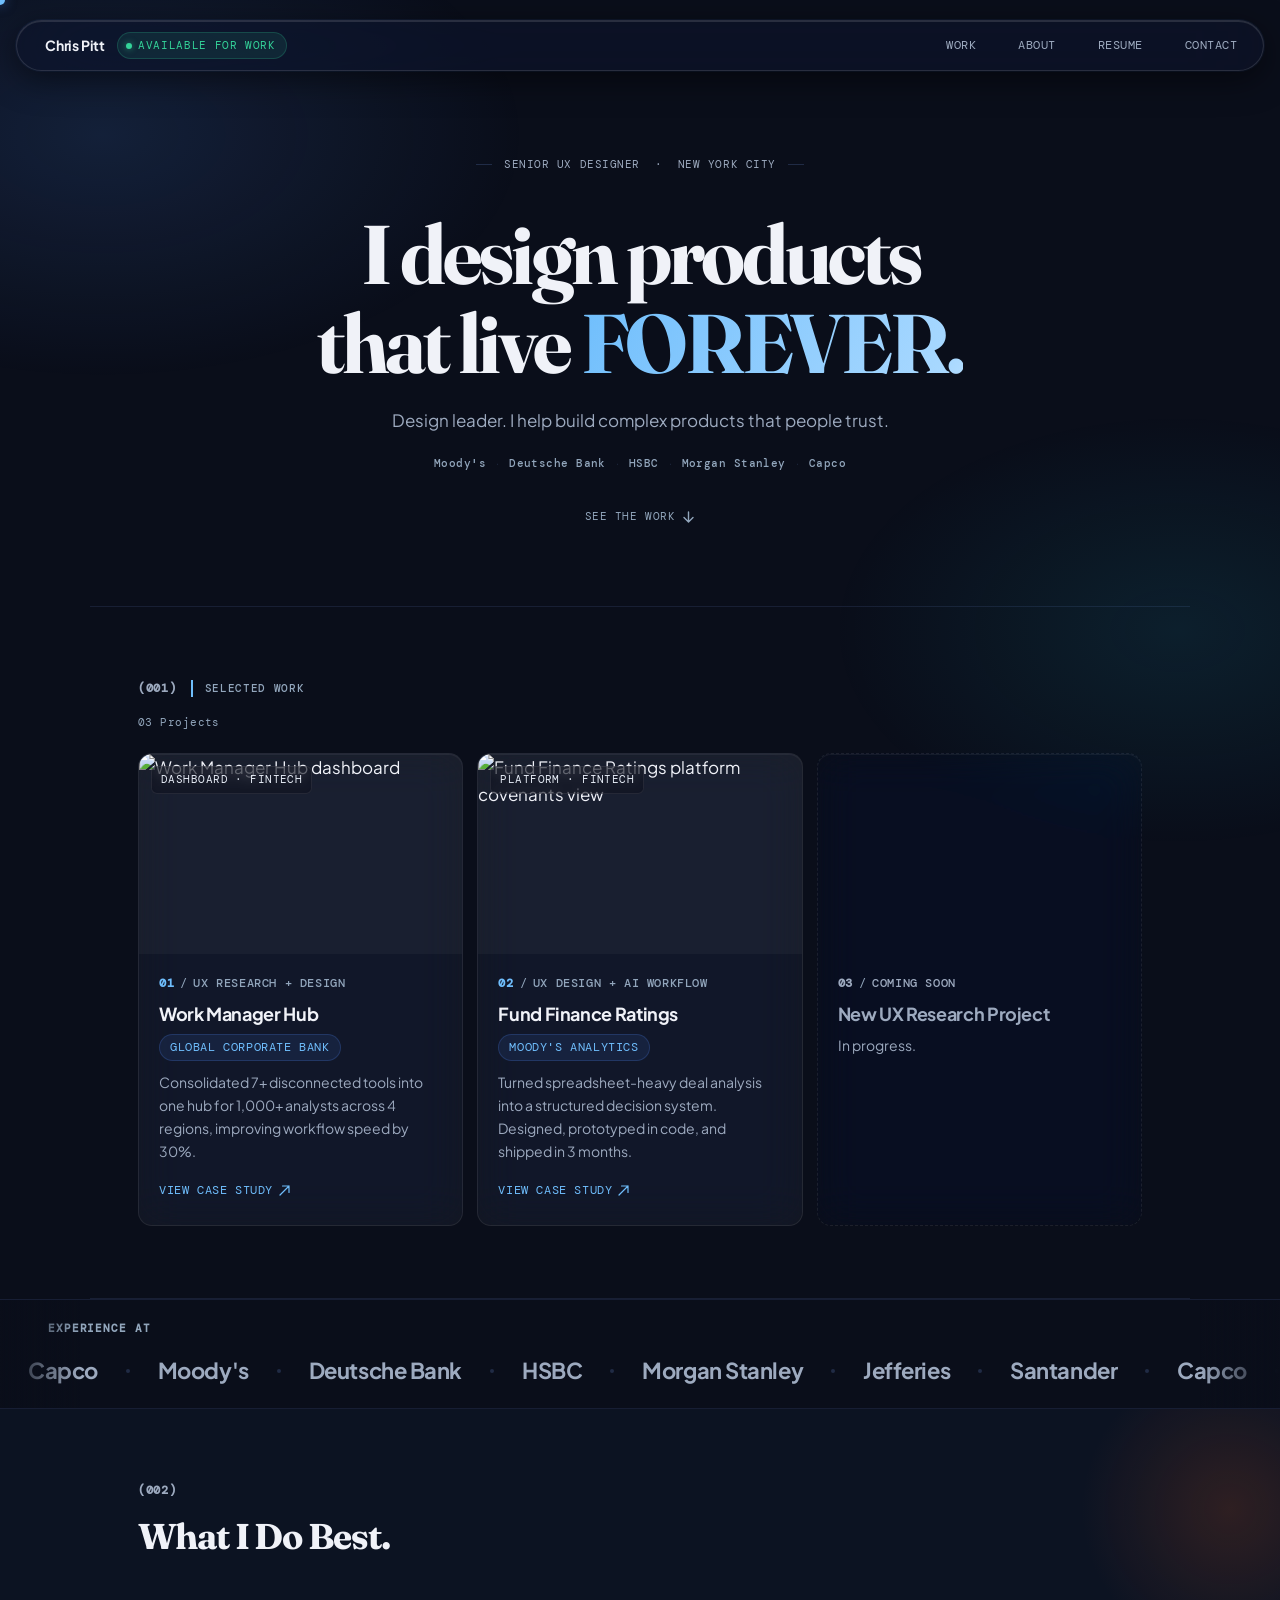
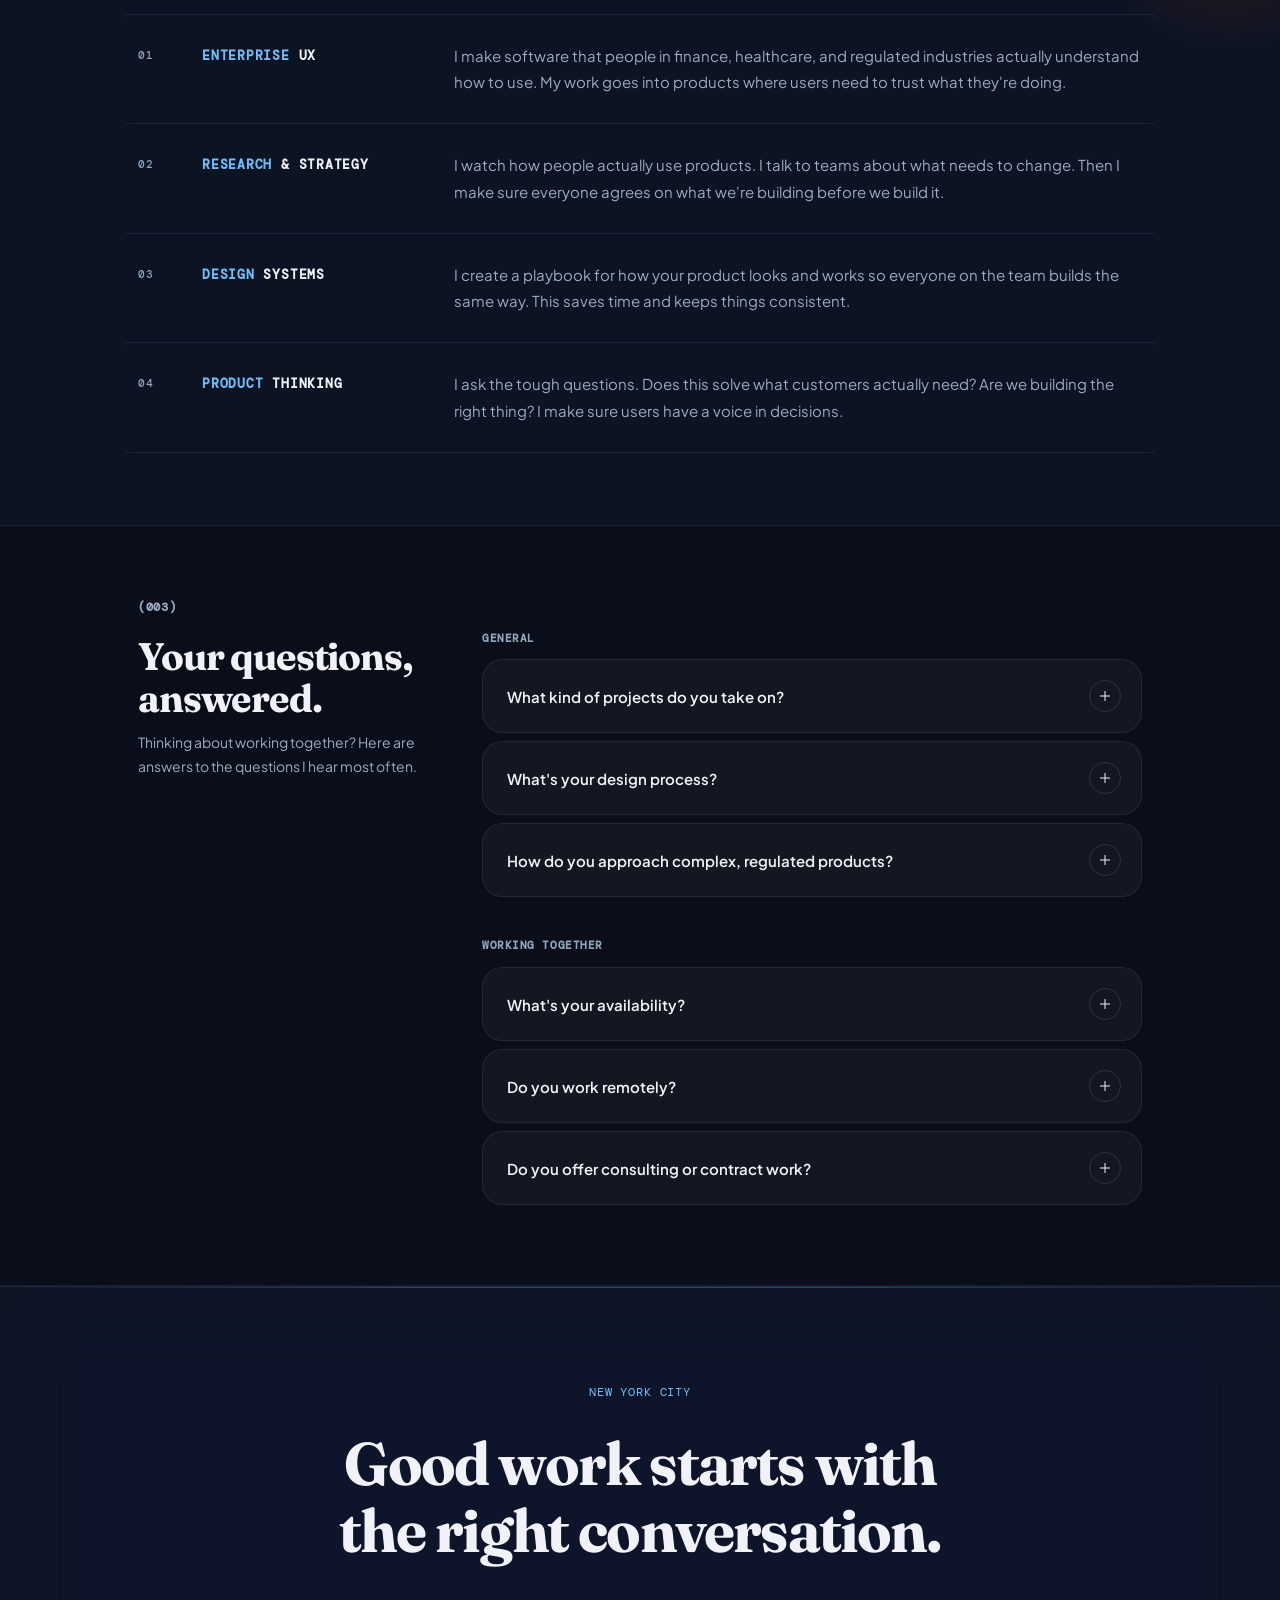
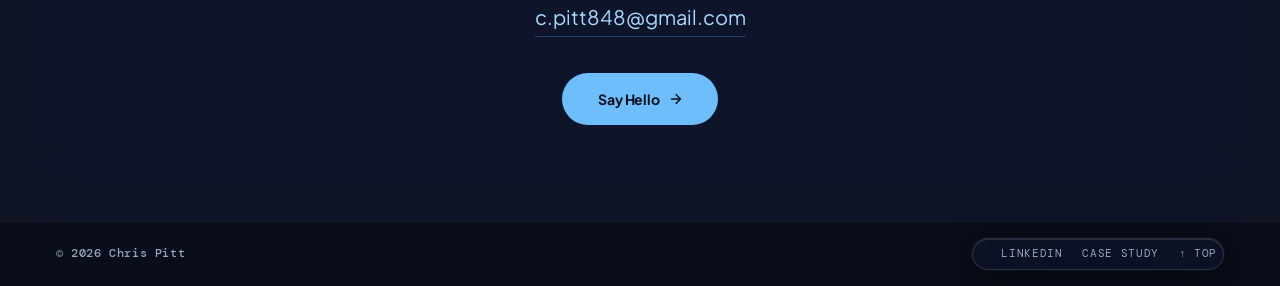
==== index.html @ e0c5f92f "Mobile + AAA accessibility pass - Fix homepage hero subtitle clipping on mobile (was nowrap, now wra" ====
<!DOCTYPE html>
<html lang="en">
<head>
  <meta charset="UTF-8" />
  <meta name="viewport" content="width=device-width, initial-scale=1.0" />
  <title>Chris Pitt — Senior UX Designer</title>
  <meta name="description" content="Senior UX Designer with 6+ years in finance. Moody's, Deutsche Bank, HSBC, Morgan Stanley. New York City." />
  <link rel="preconnect" href="https://fonts.googleapis.com" />
  <link rel="preconnect" href="https://fonts.gstatic.com" crossorigin />
  <link href="https://fonts.googleapis.com/css2?family=Plus+Jakarta+Sans:wght@300;400;500;600;700;800&family=DM+Mono:wght@300;400;500&family=Fraunces:wght@400;500;600;700;800&display=swap" rel="stylesheet" />

  <style>
    *, *::before, *::after { box-sizing: border-box; margin: 0; padding: 0; }
    html { scroll-behavior: smooth; }

    :root {
      /* DARK TEST — PS5/Apple Dark Mode identity */
      --bg:         #0A0E1A;
      --surface:    #111827;
      --surface-2:  #1A2236;
      --border:     rgba(99,130,200,.15);
      --border-2:   rgba(99,130,200,.25);
      --text:       #F0F2F8;
      --muted:      #9DAABF;
      --subtle:     #92A6BC;
      --accent:     #6FBEFC;        /* electric blue — primary */
      --accent-2:   #A8D8FF;        /* sky blue — highlights */
      --accent-bg:  rgba(79,142,247,.08);
      --accent-2-bg:rgba(79,142,247,.04);
      --accent-dark:#C4622D;        /* rust — strategic warmth */
      --green:      #34D399;
      --ease:       cubic-bezier(0.16, 1, 0.3, 1);
      --max:        1100px;
    }

    /* Background — 2 static orbs, pure CSS, zero JS, zero jank */
    body::before {
      content: '';
      position: fixed;
      inset: 0;
      background:
        radial-gradient(ellipse 55% 45% at 8% 15%, rgba(79,142,247,.14) 0%, transparent 60%),
        radial-gradient(ellipse 45% 40% at 92% 70%, rgba(34,211,238,.09) 0%, transparent 60%);
      pointer-events: none;
      z-index: 0;
    }

    body {
      background: var(--bg);
      color: var(--text);
      font-family: 'Plus Jakarta Sans', sans-serif;
      font-size: 17px;
      line-height: 1.6;
      -webkit-font-smoothing: antialiased;
      -moz-osx-font-smoothing: grayscale;
      overflow-x: hidden;
      cursor: none;
      position: relative;
    }
    a { color: inherit; text-decoration: none; cursor: none; }
    a { color: inherit; text-decoration: none; cursor: none; }
    a:not(.btn-cta):not(.nav-link):not(.hero-cta) {
      position: relative;
    }
    a:not(.btn-cta):not(.nav-link):not(.hero-cta)::after {
      content: '';
      position: absolute;
      bottom: -2px;
      left: 0;
      width: 0;
      height: 1.5px;
      background: var(--accent);
      transition: width .3s var(--ease);
    }
    a:not(.btn-cta):not(.nav-link):not(.hero-cta):hover:not(:active)::after {
      width: 100%;
    }
    a:not(.hero-cta):focus { box-shadow: inset 0 -2px 0 0 var(--accent); outline: none; }
    ul { list-style: none; }
    button { font-family: inherit; cursor: none; border: none; background: none; }
    button:focus { box-shadow: inset 0 -2px 0 0 var(--accent); outline: none; }

    /* ── Cursor — mix-blend-mode so it's always visible on any background ── */
    #cur {
      width: 10px; height: 10px;
      background: var(--accent); border-radius: 50%;
      position: fixed; top: 0; left: 0;
      pointer-events: none; z-index: 9999;
      transform: translate(-50%,-50%);
      transition: width .2s var(--ease), height .2s var(--ease), opacity .2s;
      box-shadow: 0 0 12px rgba(79,142,247,.5);
    }
    body.ch #cur { width: 36px; height: 36px; opacity: .6; }

    /* ── Floating Pill Nav ── */
    .site-header {
      position: fixed;
      top: 20px; left: 50%;
      transform: translateX(-50%);
      z-index: 100;
      width: calc(100% - 32px);
      max-width: 1400px;
    }
    nav {
      display: flex; align-items: center; justify-content: space-between;
      padding: 6px 6px 6px 28px;
      background: rgba(15,20,40,.65);
      backdrop-filter: blur(40px) saturate(200%);
      -webkit-backdrop-filter: blur(40px) saturate(200%);
      border: 1px solid rgba(255,255,255,.12);
      border-radius: 100px;
      box-shadow:
        inset 0 1px 0 rgba(255,255,255,.12),
        0 8px 32px rgba(0,0,0,.5),
        0 0 0 1px rgba(79,142,247,.08);
    }

    /* ── Availability banner — hidden, moved into nav ── */
    .avail-bar { display: none; }
    .avail-dot {
      width: 7px; height: 7px; border-radius: 50%;
      background: var(--green); flex-shrink: 0; position: relative;
    }
    .avail-dot::after {
      content: ''; position: absolute; inset: -3px; border-radius: 50%;
      background: var(--green); opacity: .28;
      animation: ping 2.4s ease-in-out infinite;
    }
    @keyframes ping {
      0%,100% { transform: scale(1); opacity: .28; }
      50%      { transform: scale(2.4); opacity: 0; }
    }
    .avail-text {
      font-family: 'DM Mono', monospace;
      font-size: 11px; color: var(--muted);
      letter-spacing: .06em; text-transform: uppercase;
    }
    .nav-logo {
      font-size: 14px; font-weight: 700;
      color: var(--text); letter-spacing: -.015em;
    }
    .nav-links { display: flex; align-items: center; gap: 2px; }
    .nav-link {
      font-family: 'DM Mono', monospace;
      font-size: 12px; color: var(--muted);
      letter-spacing: .04em; text-transform: uppercase;
      padding: 9px 20px;
      border-radius: 100px;
      transition: background .2s var(--ease), color .2s var(--ease);
      display: block;
    }
    @media (hover: hover) and (pointer: fine) {
      .nav-link:hover { background: rgba(255,255,255,.08); color: var(--text); }
    }
    .nav-link:active { transform: scale(0.97); }
    .nav-link:focus { box-shadow: inset 0 -2px 0 0 var(--accent); outline: none; }

    /* ── Hero ── */
    .hero {
      display: flex; flex-direction: column;
      align-items: center; justify-content: flex-start;
      text-align: center;
      padding: 156px 48px 80px;
      max-width: var(--max); margin: 0 auto;
      border-bottom: 1px solid var(--border);
    }
    .hero-eyebrow {
      font-family: 'DM Mono', monospace;
      font-size: 11px; color: var(--muted);
      letter-spacing: .05em; text-transform: uppercase;
      display: flex; align-items: center; gap: 12px;
      margin-bottom: 36px;
    }
    .hero-eyebrow::before,
    .hero-eyebrow::after { content:''; width:16px; height:1px; background:var(--border-2); }
    .hero-h1 {
      font-family: 'Fraunces', serif;
      font-size: clamp(48px, 6.5vw, 100px);
      font-weight: 700;
      line-height: 1.08;
      letter-spacing: -.04em;
      color: var(--text);
      margin-bottom: 18px;
      max-width: 1040px;
    }
    .hero-h1 .sans {
      font-family: inherit;
      font-weight: 700;
      position: relative;
      display: inline-block;
    }
    .hero-h1 .sans::after {
      content: '';
      position: absolute;
      bottom: -4px; left: 0;
      width: 0; height: 2px;
      background: var(--accent);
      transition: width .2s var(--ease);
    }
    .hero-h1 .sans:hover::after {
      width: 100%;
    }
    .hero-h1 .accent {
      display: inline-block;
      background: linear-gradient(120deg, var(--accent) 0%, var(--accent-2) 40%, #fff 60%, var(--accent) 100%);
      background-size: 250% auto;
      -webkit-background-clip: text;
      -webkit-text-fill-color: transparent;
      background-clip: text;
      animation: shimmer 5s linear infinite;
      transition: letter-spacing .4s cubic-bezier(0.16,1,0.3,1);
    }
    .hero-h1 .accent:hover { letter-spacing: .02em; }
    @keyframes shimmer {
      0%   { background-position: 0% center; }
      100% { background-position: 250% center; }
    }
    .hero-sub {
      font-size: 17px; font-weight: 400;
      color: var(--muted); line-height: 1.6;
      margin-bottom: 40px; white-space: nowrap;
    }
    .hero-sub { margin-bottom: 20px; }

    .hero-creds {
      display: flex; align-items: center; justify-content: center;
      gap: 10px; flex-wrap: wrap;
      margin-bottom: 36px;
    }
    .hero-cred {
      font-family: 'DM Mono', monospace; font-size: 11px;
      color: var(--subtle); letter-spacing: .04em;
      font-weight: 500;
    }
    .hero-cred-sep {
      font-size: 10px; color: var(--border-2); user-select: none;
    }

    .hero-cta {
      display: inline-flex; align-items: center; gap: 7px;
      font-family: 'DM Mono', monospace;
      font-size: 11px; color: var(--subtle);
      letter-spacing: .05em; text-transform: uppercase;
      transition: color .2s;
      position: relative;
    }
    .hero-cta::before {
      content: '';
      position: absolute;
      bottom: -5px;
      left: 0;
      width: 0;
      height: 1.5px;
      background: var(--accent);
      transition: width .3s var(--ease);
      pointer-events: none;
    }
    .hero-cta:hover:not(:active) {
      color: var(--text);
    }
    .hero-cta:hover:not(:active)::before {
      width: 90px;
    }
    .hero-cta svg { transition: transform .3s var(--ease), stroke .3s var(--ease); stroke: var(--accent); }
    .hero-cta:hover svg { transform: translateY(3px); }

    /* ── Divider ── */
    .divider { border: none; border-top: 1px solid var(--border); }

    /* ── Section label ── */
    .sec-label {
      font-family: 'DM Mono', monospace; font-size: 11px;
      color: var(--subtle); letter-spacing: .06em; text-transform: uppercase;
      font-weight: 500;
      display: flex; align-items: center; gap: 12px;
      padding-left: 12px;
      border-left: 2px solid var(--accent);
    }

    /* ── Work ── */
    .work { padding: 72px 48px; max-width: var(--max); margin: 0 auto; border-bottom: 1px solid var(--border); }
    .work-top {
      display: flex; flex-direction: column; align-items: flex-start;
      margin-bottom: 20px;
    }
    .work-count { font-family: 'DM Mono', monospace; font-size: 11px; color: var(--subtle); letter-spacing: .04em; }

    /* Cards */
    .cards { display: grid; grid-template-columns: repeat(3,1fr); gap: 14px; }

    .card {
      background: rgba(255,255,255,.04);
      backdrop-filter: blur(20px) saturate(160%);
      -webkit-backdrop-filter: blur(20px) saturate(160%);
      border: 1px solid rgba(255,255,255,.08);
      border-radius: 14px;
      overflow: hidden;
      display: flex; flex-direction: column;
      transition: border-color .22s, box-shadow .22s, transform .22s var(--ease);
      box-shadow: inset 0 1px 0 rgba(255,255,255,.06);
      position: relative;
    }
    /* Whole card is clickable (navigation wired in JS) */
    .card:not(.card-soon) { cursor: pointer; }
    @media (hover: hover) and (pointer: fine) {
      .card:not(.card-soon):hover {
        border-color: rgba(79,142,247,.4);
        box-shadow:
          inset 0 1px 0 rgba(255,255,255,.1),
          0 0 0 1px rgba(79,142,247,.2),
          0 8px 40px rgba(79,142,247,.2);
        transform: translateY(-4px) scale(1.01);
      }
    }
    .card:not(.card-soon):active { transform: scale(0.98); }

    /* Card image area */
    .card-img {
      height: 200px;
      background: rgba(255,255,255,.03);
      position: relative;
      display: flex; align-items: flex-end;
      overflow: hidden;
    }
    .card-img > img {
      position: absolute; inset: 0;
      width: 100%; height: 100%;
      object-fit: cover; object-position: top left;
      z-index: 0;
    }
    .card:hover .card-img > img { transform: scale(1.03); }
    .card-img > img { transition: transform .5s var(--ease); }
    .card-img-inner {
      width: 100%; height: 100%;
      display: flex; align-items: flex-end; justify-content: center;
      padding: 0 20px;
    }
    /* Placeholder bars */
    .bars {
      display: flex; align-items: flex-end; gap: 4px;
      width: 100%; opacity: .1;
    }
    .bars span {
      flex: 1; background: var(--text);
      border-radius: 2px 2px 0 0; min-width: 0;
    }
    .card-img-tag {
      position: absolute; top: 12px; left: 12px; z-index: 2; pointer-events: none;
      font-family: 'DM Mono', monospace; font-size: 11px;
      color: #E8EEF8; letter-spacing: .04em; text-transform: uppercase;
      background: rgba(10,14,26,.62); padding: 4px 9px; border-radius: 6px;
      backdrop-filter: blur(6px); -webkit-backdrop-filter: blur(6px);
      border: 1px solid rgba(255,255,255,.08);
    }

    /* Soon card */
    .card-soon {
      border-style: dashed;
      background: transparent;
    }
    .card-soon .card-img { background: transparent; }

    /* Card body */
    .card-body { padding: 20px 20px 24px; flex: 1; display: flex; flex-direction: column; }
    .card-meta { display: flex; align-items: center; gap: 6px; margin-bottom: 10px; }
    .card-num {
      font-family: 'DM Mono', monospace; font-size: 12px;
      font-weight: 600;
      color: var(--accent); letter-spacing: .06em;
    }
    .card-num.dim { color: var(--muted); }
    .card-slash { font-family: 'DM Mono', monospace; font-size: 12px; color: var(--subtle); }
    .card-cat {
      font-family: 'DM Mono', monospace; font-size: 12px;
      font-weight: 500;
      color: var(--subtle); letter-spacing: .05em; text-transform: uppercase;
    }
    .card-cat.dim { color: var(--muted); }
    .card-title {
      font-size: 18px; font-weight: 700;
      line-height: 1.25; letter-spacing: -.02em;
      color: var(--text); margin-bottom: 8px;
      transition: color .22s var(--ease);
    }
    @media (hover: hover) and (pointer: fine) {
      .card:not(.card-soon):hover .card-title { color: var(--accent); }
    }
    .card-title.dim { color: var(--muted); }
    .card-badge {
      display: inline-block;
      font-family: 'DM Mono', monospace; font-size: 12px;
      color: var(--accent); letter-spacing: .05em; text-transform: uppercase;
      background: rgba(79,142,247,.1);
      border: 1px solid rgba(79,142,247,.2);
      border-radius: 100px; padding: 3px 10px;
      margin-bottom: 10px; width: fit-content;
    }
    .card-desc {
      font-size: 14px; color: var(--muted);
      line-height: 1.65; margin-bottom: 18px; flex: 1;
    }
    .card-link {
      display: inline-flex; align-items: center; gap: 6px;
      font-family: 'DM Mono', monospace; font-size: 12px;
      color: var(--accent); letter-spacing: .05em; text-transform: uppercase;
      transition: gap .22s var(--ease); width: fit-content; margin-top: auto;
    }
    .card-link:hover { gap: 10px; }
    .card-link:focus { box-shadow: inset 0 -2px 0 0 var(--accent); outline: none; }
    .card-link.dim { color: var(--muted); pointer-events: none; }

    /* ── Stats — one line ── */
    .stats-shell { border-bottom: 1px solid var(--border); }
    .stats {
      max-width: var(--max); margin: 0 auto;
      padding: 24px 48px;
      display: flex; align-items: center; flex-wrap: nowrap;
      overflow-x: auto; scrollbar-width: none;
    }
    .stats::-webkit-scrollbar { display: none; }
    .stat-item {
      display: flex; align-items: center; gap: 0;
    }
    .stat-num {
      font-size: 15px; font-weight: 700;
      letter-spacing: -.02em; color: var(--text);
    }
    .stat-num sup { font-size: .65em; color: var(--muted); vertical-align: super; }
    .stat-label {
      font-family: 'DM Mono', monospace; font-size: 12px;
      font-weight: 500;
      color: var(--muted); letter-spacing: .04em;
      margin-left: 6px;
    }
    .stat-sep {
      width: 1px; height: 14px; background: var(--border);
      margin: 0 24px; flex-shrink: 0;
    }

    /* ── Section number — blue landmark ── */
    .sec-num {
      font-family: 'DM Mono', monospace; font-size: 12px;
      font-weight: 600;
      color: var(--muted); letter-spacing: .06em;
      margin-bottom: 8px; display: block;
    }
    .sec-heading {
      font-family: 'Fraunces', serif;
      font-size: clamp(24px, 2.8vw, 36px); font-weight: 700;
      letter-spacing: -.03em; color: var(--text);
      margin-bottom: 0;
    }
    .sec-heading .accent {
      color: var(--accent);
    }
    .sec-header-row {
      display: flex; align-items: baseline; gap: 16px;
      margin-bottom: 48px;
    }

    /* ── What I Do Best ── */
    .best-shell {
      border-bottom: 1px solid var(--border);
      background: rgba(79,142,247,.04);
      position: relative;
      overflow: hidden;
    }
    .best-shell::before {
      content: '';
      position: absolute;
      right: -100px;
      top: -50px;
      width: 300px;
      height: 300px;
      background: radial-gradient(circle, rgba(168, 74, 31, 0.22) 0%, transparent 70%);
      border-radius: 50%;
      pointer-events: none;
      z-index: 0;
    }
    .best {
      max-width: var(--max); margin: 0 auto;
      padding: 72px 48px;
      position: relative;
      z-index: 1;
    }
    .best-row {
      display: grid; grid-template-columns: 32px 220px 1fr;
      gap: 32px; align-items: start;
      padding: 28px 16px; border-top: 1px solid var(--border);
      border-radius: 8px; margin: 0 -16px;
      transition: background .2s var(--ease);
      cursor: default;
    }
    .best-row:last-child { border-bottom: 1px solid var(--border); }
    .best-row:hover { background: rgba(79,142,247,.05); }
    .best-row:hover .best-row-num { color: var(--accent); }
    .best-row-num {
      font-family: 'DM Mono', monospace; font-size: 11px;
      font-weight: 500; color: var(--subtle);
      letter-spacing: .06em; padding-top: 4px;
      transition: color .2s;
    }
    .best-skill {
      font-family: 'DM Mono', monospace; font-size: 13px;
      font-weight: 600; color: var(--text);
      letter-spacing: .06em; text-transform: uppercase;
      padding-top: 3px;
    }
    .best-skill .accent { color: var(--accent); }
    .best-desc {
      font-size: 15px; color: var(--muted); line-height: 1.75;
    }
    .best-desc strong { color: var(--text); font-weight: 600; }

    /* ── Companies ── */
    .cos-shell {
      border-top: 1px solid var(--border);
      border-bottom: 1px solid var(--border);
      overflow: hidden; position: relative;
    }
    .cos-shell::before, .cos-shell::after {
      content: ''; position: absolute; top: 0; bottom: 0; width: 80px; z-index: 2;
      pointer-events: none;
    }
    .cos-shell::before { left: 0; background: linear-gradient(90deg, var(--bg), transparent); }
    .cos-shell::after  { right: 0; background: linear-gradient(-90deg, var(--bg), transparent); }
    .cos-header {
      padding: 20px 48px 0;
      font-family: 'DM Mono', monospace; font-size: 11px; font-weight: 600;
      color: var(--subtle); letter-spacing: .08em; text-transform: uppercase;
    }
    .cos-track-wrap { overflow: hidden; padding: 16px 0 20px; }
    .cos-track {
      display: flex; align-items: center;
      width: max-content;
      animation: marquee 28s linear infinite;
    }
    @keyframes marquee {
      0%   { transform: translateX(0); }
      100% { transform: translateX(-50%); }
    }
    .co {
      font-size: clamp(16px, 2vw, 22px); font-weight: 700;
      color: var(--muted); letter-spacing: -.02em;
      white-space: nowrap; padding: 0 28px;
      transition: color .2s;
    }
    .co:hover { color: var(--text); }
    .co-dot {
      width: 4px; height: 4px; border-radius: 50%;
      background: var(--border-2); flex-shrink: 0;
    }
    @media (prefers-reduced-motion: reduce) {
      .cos-track { animation: none; }
      .avail-dot::after { animation: none; }
      .hero-h1 .accent { animation: none; }
      .r, .reveal { transition: opacity .3s; transform: none !important; }
    }

    /* ── FAQ ── */
    .faq-shell { border-bottom: 1px solid var(--border); }
    .faq {
      max-width: var(--max); margin: 0 auto;
      padding: 72px 48px;
      display: grid; grid-template-columns: 280px 1fr;
      gap: 64px; align-items: start;
    }
    .faq-h {
      font-family: 'Fraunces', serif;
      font-size: clamp(28px, 3vw, 40px); font-weight: 700;
      line-height: 1.1; letter-spacing: -.03em;
      color: var(--text); margin-top: 18px; margin-bottom: 10px;
    }
    .faq-p { font-size: 14px; color: var(--muted); line-height: 1.7; }

    .faq-group-label {
      font-family: 'DM Mono', monospace; font-size: 11px;
      font-weight: 600;
      color: var(--subtle); letter-spacing: .05em; text-transform: uppercase;
      padding: 32px 0 12px; display: block;
    }
    .faq-item {
      background: rgba(255,255,255,.04);
      border: 1px solid rgba(255,255,255,.07);
      border-radius: 20px;
      margin-bottom: 8px;
      position: relative;
      transition: border-color .3s, background .3s, box-shadow .3s;
    }
    .faq-item::before {
      content: '';
      position: absolute; inset: 0;
      background: radial-gradient(320px circle at var(--fx,50%) var(--fy,50%), rgba(79,142,247,.08), transparent 70%);
      opacity: 0; transition: opacity .3s; pointer-events: none; border-radius: inherit;
    }
    .faq-item:hover::before { opacity: 1; }
    .faq-item:hover { background: rgba(255,255,255,.06); border-color: rgba(255,255,255,.12); }
    .faq-item.open { background: rgba(79,142,247,.04); border-color: rgba(79,142,247,.18); box-shadow: 0 0 40px rgba(79,142,247,.07); }
    .faq-btn {
      width: 100%; background: none; border: none;
      color: var(--text); font-family: 'Plus Jakarta Sans', sans-serif;
      font-size: 15px; font-weight: 600; text-align: left;
      padding: 20px 20px 20px 24px;
      display: flex; align-items: center; justify-content: space-between; gap: 16px;
      cursor: none; transition: color .18s;
    }
    .faq-btn:hover { color: var(--accent); }
    .faq-btn:focus { outline: 2px solid var(--accent); outline-offset: -2px; box-shadow: none; }
    .faq-btn-left { display: flex; align-items: center; gap: 12px; flex: 1; min-width: 0; }
    .faq-tag { display: none; }
    .faq-ico {
      width: 32px; height: 32px; flex-shrink: 0;
      border: 1px solid rgba(255,255,255,.12);
      border-radius: 50%; position: relative;
      transition: border-color .25s, background .25s;
    }
    .faq-item.open .faq-ico { border-color: rgba(79,142,247,.4); background: rgba(79,142,247,.08); }
    .faq-ico::before, .faq-ico::after {
      content: ''; position: absolute; background: currentColor;
      transition: transform .28s var(--ease), opacity .28s;
    }
    .faq-ico::before { width: 10px; height: 1px; top: 50%; left: 50%; transform: translate(-50%,-50%); }
    .faq-ico::after  { width: 1px; height: 10px; top: 50%; left: 50%; transform: translate(-50%,-50%); }
    .faq-item.open .faq-ico::after { transform: translate(-50%,-50%) rotate(90deg); opacity: 0; }
    .faq-ico-ring {
      position: absolute; inset: -4px; border-radius: 50%;
      border: 1px solid rgba(79,142,247,.35);
      opacity: 0; transition: opacity .2s;
    }
    .faq-item.open .faq-ico-ring { opacity: 1; animation: faq-ring-pulse 1.8s ease-out; }
    @keyframes faq-ring-pulse {
      0%   { transform: scale(.95); opacity: 0; }
      30%  { opacity: 1; }
      100% { transform: scale(1.12); opacity: 0; }
    }
    .faq-ans {
      font-size: 14px; color: var(--muted); line-height: 1.8;
      max-height: 0; overflow: hidden;
      transition: max-height .3s var(--ease), padding .22s;
      padding: 0 24px;
    }
    .faq-item.open .faq-ans { max-height: 320px; padding: 0 24px 22px; }
    .faq-ans strong { color: var(--text); font-weight: 600; }
    .faq-ans a { color: var(--accent); border-bottom: 1px solid rgba(79,142,247,.3); transition: border-color .18s; }
    .faq-ans a:hover { border-color: var(--accent); }

    /* ── Footer CTA — dark glass treatment ── */
    .fcta {
      background: rgba(255,255,255,.03);
      backdrop-filter: blur(40px) saturate(180%);
      -webkit-backdrop-filter: blur(40px) saturate(180%);
      border-top: 1px solid rgba(255,255,255,.07);
      padding: 96px 48px;
      display: flex; flex-direction: column;
      align-items: center; text-align: center;
      position: relative;
      overflow: hidden;
    }
    .fcta::before {
      content: '';
      position: absolute;
      top: 0; left: 0; right: 0; height: 1px;
      background: linear-gradient(90deg, transparent, rgba(79,142,247,.4), rgba(34,211,238,.3), transparent);
    }
    .fcta-eye {
      font-family: 'DM Mono', monospace; font-size: 12px;
      color: var(--accent); letter-spacing: .07em; text-transform: uppercase;
      margin-bottom: 28px;
    }
    .fcta-h {
      font-family: 'Fraunces', serif;
      font-size: clamp(28px, 5vw, 60px);
      font-weight: 700; line-height: 1.12; letter-spacing: -.03em;
      color: var(--text); margin-bottom: 36px; max-width: 900px;
    }
    .fcta-email {
      font-size: clamp(15px, 1.6vw, 20px); font-weight: 400;
      color: var(--accent-2);
      border-bottom: 1px solid rgba(79,142,247,.3);
      padding-bottom: 3px; margin-bottom: 36px; display: inline-block;
      transition: color .22s, border-color .22s;
    }
    .fcta-email:hover { color: var(--text); border-color: var(--accent); }
    .btn-cta {
      display: inline-flex; align-items: center; gap: 10px;
      background: var(--accent);
      color: #0A0E1A;
      font-family: 'Plus Jakarta Sans', sans-serif; font-size: 14px;
      font-weight: 700; letter-spacing: -.01em; text-transform: capitalize;
      padding: 15px 36px;
      border-radius: 100px;
      transition: transform .2s var(--ease), box-shadow .2s var(--ease);
    }
    @media (hover: hover) and (pointer: fine) {
      .btn-cta:hover {
        transform: scale(1.08);
        box-shadow: 0 0 0 8px rgba(79,142,247,.15), 0 8px 24px rgba(79,142,247,.4);
      }
    }
    .btn-cta:active { transform: scale(0.97); transition-duration: 100ms; }

    /* ── Footer ── */
    footer {
      background: rgba(10,14,26,.9);
      border-top: 1px solid rgba(255,255,255,.06);
      padding: 16px 56px;
      display: flex; align-items: center; justify-content: space-between;
      flex-wrap: wrap; gap: 8px;
    }
    .f-copy {
      font-family: 'DM Mono', monospace; font-size: 12px;
      color: var(--subtle); letter-spacing: .05em;
      white-space: nowrap; margin: 0; font-weight: 500;
    }
    .f-links {
      display: flex; align-items: center; gap: 20px;
    }
    .f-link {
      font-family: 'DM Mono', monospace; font-size: 11px;
      color: var(--subtle); letter-spacing: .06em; text-transform: uppercase;
      transition: color .2s;
    }
    .f-link:hover { color: var(--text); }
    .f-link::after { display: none; }

    /* ── Reveal ── */
    .r { opacity: 0; transform: translateY(20px); transition: opacity .42s var(--ease), transform .42s var(--ease); }
    .r.on { opacity: 1; transform: translateY(0); }
    .d1 { transition-delay: .07s; }
    .d2 { transition-delay: .14s; }
    .d3 { transition-delay: .21s; }
    .d4 { transition-delay: .28s; }
    .d5 { transition-delay: .35s; }

    /* ── Responsive ── */
    @media (max-width: 960px) {
      nav, .hero, .work, .cos, .faq, .fcta, footer { padding-left: 28px; padding-right: 28px; }
      .cards { grid-template-columns: 1fr 1fr; }
      .card-soon { display: none; }
      .stats { grid-template-columns: 1fr 1fr; }
      .stat:nth-child(2) { border-right: none; }
      .stat:nth-child(3) { border-top: 1px solid var(--border); }
      .faq { grid-template-columns: 1fr; gap: 36px; }
    }
    /* ── Mobile hamburger ── */
    .hamburger {
      display: none;
      flex-direction: column; justify-content: center; align-items: center;
      width: 40px; height: 40px; gap: 5px;
      background: rgba(255,255,255,.06);
      border: 1px solid rgba(255,255,255,.1);
      border-radius: 100px;
      cursor: pointer;
      transition: background .2s;
    }
    .hamburger:hover { background: rgba(255,255,255,.1); }
    .hamburger span {
      display: block; width: 16px; height: 1.5px;
      background: var(--text); border-radius: 2px;
      transition: transform .25s var(--ease), opacity .25s;
    }
    .hamburger.open span:nth-child(1) { transform: translateY(6.5px) rotate(45deg); }
    .hamburger.open span:nth-child(2) { opacity: 0; transform: scaleX(0); }
    .hamburger.open span:nth-child(3) { transform: translateY(-6.5px) rotate(-45deg); }

    /* ── Mobile nav drawer ── */
    .nav-drawer {
      display: none;
      position: fixed; inset: 0; z-index: 99;
      background: rgba(10,14,26,.97);
      backdrop-filter: blur(40px);
      -webkit-backdrop-filter: blur(40px);
      flex-direction: column; align-items: center; justify-content: center;
      gap: 8px;
      opacity: 0; pointer-events: none;
      transition: opacity .28s var(--ease);
    }
    .nav-drawer.open { opacity: 1; pointer-events: all; }
    .nav-drawer a {
      font-family: 'Fraunces', serif;
      font-size: clamp(36px, 10vw, 56px);
      font-weight: 700; letter-spacing: -.03em;
      color: var(--muted);
      transition: color .2s;
    }
    .nav-drawer a:hover { color: var(--text); }
    .nav-drawer a::after { display: none; }

    @media (max-width: 600px) {
      nav { padding: 6px 6px 6px 20px; }
      .nav-links { display: none; }
      .hamburger { display: flex; width: 44px; height: 44px; }
      .nav-drawer { display: flex; }
      .hero, .work, .cos, .faq, .fcta { padding-left: 20px; padding-right: 20px; }
      .hero { padding-top: 108px; }
      .hero-sub { white-space: normal; max-width: 340px; margin-left: auto; margin-right: auto; }
      .cards { grid-template-columns: 1fr; }
      .co-dot { display: none; }
      footer { padding: 14px 20px; }
      .f-copy { font-size: 11px; }
      .f-links { gap: 8px; }
      .f-link { font-size: 11px; padding: 10px 6px; }
      /* Larger tap targets (WCAG 2.5.5) */
      .hero-cta { padding: 12px 10px; }
      .fcta-email { padding: 10px 8px; }
      .nav-logo { padding: 11px 4px; }
    }
    @media (prefers-reduced-motion: reduce) {
      .r { opacity: 1; transform: none; transition: none; }
      #cur { display: none; }
      body { cursor: auto; }
      a, button { cursor: pointer; }
      .avail-dot::after { animation: none; }
    }

    /* ── Contact Modal ── */
    .cmodal-overlay { position: fixed; inset: 0; z-index: 2000; background: rgba(0,0,0,.72); backdrop-filter: blur(8px); -webkit-backdrop-filter: blur(8px); display: flex; align-items: center; justify-content: center; padding: 24px; opacity: 0; pointer-events: none; transition: opacity .25s var(--ease); }
    .cmodal-overlay.open { opacity: 1; pointer-events: all; }
    .cmodal { background: #111827; border: 1px solid rgba(255,255,255,.12); border-radius: 24px; padding: 40px; width: 100%; max-width: 440px; position: relative; transform: translateY(16px) scale(0.98); transition: transform .35s var(--ease); box-shadow: 0 24px 80px rgba(0,0,0,.6), inset 0 1px 0 rgba(255,255,255,.1); }
    .cmodal-overlay.open .cmodal { transform: translateY(0) scale(1); }
    .cmodal-close { position: absolute; top: 16px; right: 16px; width: 32px; height: 32px; border-radius: 50%; background: rgba(255,255,255,.08); border: 1px solid rgba(255,255,255,.1); color: var(--muted); font-size: 16px; line-height: 1; display: flex; align-items: center; justify-content: center; outline: none; transition: background .2s var(--ease), color .2s var(--ease); }
    .cmodal-close:hover { background: rgba(255,255,255,.14); color: var(--text); }
    .cmodal-avail { display: inline-flex; align-items: center; gap: 6px; background: rgba(52,211,153,.1); border: 1px solid rgba(52,211,153,.2); border-radius: 100px; padding: 4px 10px 4px 8px; margin-bottom: 20px; }
    .cmodal-avail-dot { width: 6px; height: 6px; border-radius: 50%; background: #34D399; box-shadow: 0 0 6px rgba(52,211,153,.6); flex-shrink: 0; }
    .cmodal-avail-text { font-family: 'DM Mono', monospace; font-size: 11px; color: #34D399; letter-spacing: .06em; text-transform: uppercase; }
    .cmodal-h { font-family: 'Fraunces', serif; font-size: 32px; font-weight: 700; letter-spacing: -.03em; margin-bottom: 8px; color: var(--text); }
    .cmodal-sub { font-size: 14px; color: var(--muted); line-height: 1.6; margin-bottom: 32px; }
    .cmodal-rows { display: flex; flex-direction: column; gap: 10px; }
    .cmodal-row { display: flex; align-items: center; justify-content: space-between; background: rgba(255,255,255,.05); border: 1px solid rgba(255,255,255,.08); border-radius: 14px; padding: 18px 20px; transition: background .2s var(--ease), border-color .2s var(--ease); text-decoration: none; color: inherit; }
    a.cmodal-row:hover { background: rgba(255,255,255,.09); border-color: rgba(111,190,252,.3); }
    .cmodal-row-label { font-family: 'DM Mono', monospace; font-size: 11px; color: var(--subtle); letter-spacing: .08em; text-transform: uppercase; margin-bottom: 4px; }
    .cmodal-row-value { font-size: 15px; font-weight: 600; color: var(--text); }
    .cmodal-copy-btn { font-family: 'DM Mono', monospace; font-size: 11px; color: var(--accent); background: rgba(111,190,252,.1); border: 1px solid rgba(111,190,252,.2); border-radius: 100px; padding: 6px 14px; letter-spacing: .04em; text-transform: uppercase; transition: background .2s var(--ease); flex-shrink: 0; }
    .cmodal-copy-btn:hover { background: rgba(111,190,252,.2); }
    .cmodal-arrow { color: var(--accent); font-size: 18px; transition: transform .2s var(--ease); flex-shrink: 0; }
    a.cmodal-row:hover .cmodal-arrow { transform: translateX(3px); }
  </style>
</head>
<body>

  <div id="cur"></div>

  <!-- Nav -->
  <header class="site-header">
    <nav aria-label="Main">
      <div style="display:flex;align-items:center;gap:12px;">
        <a href="index.html" class="nav-logo">Chris Pitt</a>
        <div style="display:flex;align-items:center;gap:6px;background:rgba(52,211,153,.1);border:1px solid rgba(52,211,153,.2);border-radius:100px;padding:4px 10px 4px 8px;">
          <span style="width:6px;height:6px;border-radius:50%;background:#34D399;display:block;box-shadow:0 0 6px rgba(52,211,153,.6);"></span>
          <span style="font-family:'DM Mono',monospace;font-size:11px;color:#34D399;letter-spacing:.06em;text-transform:uppercase;white-space:nowrap;">Available for Work</span>
        </div>
      </div>
      <ul class="nav-links" role="list">
        <li><a href="#work" class="nav-link">Work</a></li>
        <li><a href="about.html" class="nav-link">About</a></li>
        <li><a href="Chris-Pitt-Resume.pdf" target="_blank" class="nav-link">Resume</a></li>
        <li><a href="#" class="nav-link" data-contact>Contact</a></li>
      </ul>
      <button class="hamburger" aria-label="Open menu" aria-expanded="false" id="ham">
        <span></span><span></span><span></span>
      </button>
    </nav>
  </header>

  <!-- Mobile nav drawer -->
  <nav class="nav-drawer" id="drawer" aria-label="Mobile navigation">
    <a href="#work" class="drawer-link">Work</a>
    <a href="about.html" class="drawer-link">About</a>
    <a href="Chris-Pitt-Resume.pdf" target="_blank" class="drawer-link">Resume</a>
    <a href="#" class="drawer-link" data-contact>Contact</a>
  </nav>

  <main>

    <!-- Hero — 4 elements, nothing more -->
    <section class="hero" aria-label="Introduction">
      <p class="hero-eyebrow r">Senior UX Designer &nbsp;·&nbsp; New York City</p>
      <h1 class="hero-h1 r d1">
        I design products<br/>that live <span class="accent sans">FOREVER.</span>
      </h1>
      <p class="hero-sub r d2">
        Design leader. I help build complex products that people trust.
      </p>
      <div class="hero-creds r d3" aria-label="Previous employers">
        <span class="hero-cred">Moody's</span>
        <span class="hero-cred-sep">·</span>
        <span class="hero-cred">Deutsche Bank</span>
        <span class="hero-cred-sep">·</span>
        <span class="hero-cred">HSBC</span>
        <span class="hero-cred-sep">·</span>
        <span class="hero-cred">Morgan Stanley</span>
        <span class="hero-cred-sep">·</span>
        <span class="hero-cred">Capco</span>
      </div>
      <a href="#work" class="hero-cta r d4">
        See the work
        <svg width="13" height="13" viewBox="0 0 13 13" fill="none" aria-hidden="true">
          <path d="M6.5 2v9M2 7.5l4.5 4.5 4.5-4.5" stroke="currentColor" stroke-width="1.4" stroke-linecap="round" stroke-linejoin="round"/>
        </svg>
      </a>
    </section>

    <!-- Work — immediately after hero -->
    <section class="work" id="work" aria-labelledby="work-lbl">
      <div class="work-top">
        <div class="r">
          <div style="display:flex;align-items:baseline;gap:14px;">
            <span class="sec-num">(001)</span>
            <div class="sec-label" id="work-lbl" style="margin-bottom:0;">Selected Work</div>
          </div>
          <span class="work-count" style="margin-top:8px;">03 Projects</span>
        </div>
      </div>
      <div class="cards">

        <!-- 01 -->
        <article class="card r">
          <div class="card-img">
            <img src="Work Manager Images/High Fidelity.webp" alt="Work Manager Hub dashboard" loading="lazy">
            <span class="card-img-tag">Dashboard · Fintech</span>
          </div>
          <div class="card-body">
            <div class="card-meta">
              <span class="card-num">01</span>
              <span class="card-slash">/</span>
              <span class="card-cat">UX Research + Design</span>
            </div>
            <h2 class="card-title">Work Manager Hub</h2>
            <span class="card-badge">Global Corporate Bank</span>
            <p class="card-desc">Consolidated 7+ disconnected tools into one hub for 1,000+ analysts across 4 regions, improving workflow speed by 30%.</p>
            <a href="work-manager-hub-broadsheet.html" class="card-link">
              View case study
              <svg width="11" height="11" viewBox="0 0 11 11" fill="none" aria-hidden="true">
                <path d="M1 10L10 1M10 1H3.5M10 1v6.5" stroke="currentColor" stroke-width="1.2" stroke-linecap="round" stroke-linejoin="round"/>
              </svg>
            </a>
          </div>
        </article>

        <!-- 02 -->
        <article class="card r d1">
          <div class="card-img">
            <img src="Fund Finance Images/Final Designs 1.png" alt="Fund Finance Ratings platform covenants view" loading="lazy">
            <span class="card-img-tag">Platform · Fintech</span>
          </div>
          <div class="card-body">
            <div class="card-meta">
              <span class="card-num">02</span>
              <span class="card-slash">/</span>
              <span class="card-cat">UX Design + AI Workflow</span>
            </div>
            <h2 class="card-title">Fund Finance Ratings</h2>
            <span class="card-badge">Moody's Analytics</span>
            <p class="card-desc">Turned spreadsheet-heavy deal analysis into a structured decision system. Designed, prototyped in code, and shipped in 3 months.</p>
            <a href="fund-finance-ratings.html" class="card-link">
              View case study
              <svg width="11" height="11" viewBox="0 0 11 11" fill="none" aria-hidden="true">
                <path d="M1 10L10 1M10 1H3.5M10 1v6.5" stroke="currentColor" stroke-width="1.2" stroke-linecap="round" stroke-linejoin="round"/>
              </svg>
            </a>
          </div>
        </article>

        <!-- 03 placeholder -->
        <article class="card card-soon r d2" aria-label="Third project — coming soon">
          <div class="card-img"></div>
          <div class="card-body">
            <div class="card-meta">
              <span class="card-num dim">03</span>
              <span class="card-slash">/</span>
              <span class="card-cat dim">Coming Soon</span>
            </div>
            <h2 class="card-title dim">New UX Research Project</h2>
            <p class="card-desc" style="color:var(--muted);">In progress.</p>
          </div>
        </article>

      </div>
    </section>

    <!-- Companies -->
    <div class="cos-shell" aria-label="Previous employers">
      <p class="cos-header">Experience at</p>
      <div class="cos-track-wrap">
        <div class="cos-track" aria-hidden="true">
          <!-- List × 2 for seamless loop -->
          <span class="co">Capco</span><div class="co-dot"></div>
          <span class="co">Moody's</span><div class="co-dot"></div>
          <span class="co">Deutsche Bank</span><div class="co-dot"></div>
          <span class="co">HSBC</span><div class="co-dot"></div>
          <span class="co">Morgan Stanley</span><div class="co-dot"></div>
          <span class="co">Jefferies</span><div class="co-dot"></div>
          <span class="co">Santander</span><div class="co-dot"></div>
          <span class="co">Capco</span><div class="co-dot"></div>
          <span class="co">Moody's</span><div class="co-dot"></div>
          <span class="co">Deutsche Bank</span><div class="co-dot"></div>
          <span class="co">HSBC</span><div class="co-dot"></div>
          <span class="co">Morgan Stanley</span><div class="co-dot"></div>
          <span class="co">Jefferies</span><div class="co-dot"></div>
          <span class="co">Santander</span><div class="co-dot"></div>
        </div>
      </div>
    </div>

    <!-- What I Do Best -->
    <div class="best-shell">
      <div class="best">
        <div class="r" style="margin-bottom:48px;">
          <span class="sec-num">(002)</span>
          <h2 class="sec-heading">What I Do Best.</h2>
        </div>

        <div class="best-row r">
          <span class="best-row-num">01</span>
          <span class="best-skill"><span class="accent">Enterprise</span> UX</span>
          <p class="best-desc">I make software that people in finance, healthcare, and regulated industries actually understand how to use. My work goes into products where users need to trust what they're doing.</p>
        </div>

        <div class="best-row r">
          <span class="best-row-num">02</span>
          <span class="best-skill"><span class="accent">Research</span> &amp; Strategy</span>
          <p class="best-desc">I watch how people actually use products. I talk to teams about what needs to change. Then I make sure everyone agrees on what we're building before we build it.</p>
        </div>

        <div class="best-row r">
          <span class="best-row-num">03</span>
          <span class="best-skill"><span class="accent">Design</span> Systems</span>
          <p class="best-desc">I create a playbook for how your product looks and works so everyone on the team builds the same way. This saves time and keeps things consistent.</p>
        </div>

        <div class="best-row r">
          <span class="best-row-num">04</span>
          <span class="best-skill"><span class="accent">Product</span> Thinking</span>
          <p class="best-desc">I ask the tough questions. Does this solve what customers actually need? Are we building the right thing? I make sure users have a voice in decisions.</p>
        </div>

      </div>
    </div>

    <!-- FAQ -->
    <div class="faq-shell">
      <div class="faq">
        <div class="r">
          <span class="sec-num">(003)</span>
          <h2 class="faq-h">Your questions,<br/>answered.</h2>
          <p class="faq-p" style="margin-top:12px;">Thinking about working together? Here are answers to the questions I hear most often.</p>
        </div>
        <div class="r d1">

          <span class="faq-group-label">General</span>

          <div class="faq-item">
            <button class="faq-btn" aria-expanded="false">
              <span class="faq-btn-left">
                <span class="faq-tag">Scope</span>
                What kind of projects do you take on?
              </span>
              <span class="faq-ico" aria-hidden="true"><span class="faq-ico-ring"></span></span>
            </button>
            <div class="faq-ans">
              <strong>Enterprise UX for complex products.</strong> Financial systems, healthcare platforms, regulatory tools. My approach works everywhere. I'm actively expanding into consumer products and open to any industry where the problem matters.
            </div>
          </div>

          <div class="faq-item">
            <button class="faq-btn" aria-expanded="false">
              <span class="faq-btn-left">
                <span class="faq-tag">Process</span>
                What's your design process?
              </span>
              <span class="faq-ico" aria-hidden="true"><span class="faq-ico-ring"></span></span>
            </button>
            <div class="faq-ans">
              <strong>I start by understanding the problem.</strong> I talk to users, align with your team, then move fast. Designs in days, not weeks, with testing throughout. I've shipped inside big organizations where speed and quality both matter.
            </div>
          </div>

          <div class="faq-item">
            <button class="faq-btn" aria-expanded="false">
              <span class="faq-btn-left">
                <span class="faq-tag">Expertise</span>
                How do you approach complex, regulated products?
              </span>
              <span class="faq-ico" aria-hidden="true"><span class="faq-ico-ring"></span></span>
            </button>
            <div class="faq-ans">
              <strong>This is where I'm strongest.</strong> I make compliance feel natural. I think through all the edge cases, manage competing needs, and build systems that expert users trust. The complexity doesn't go away. It gets clearer.
            </div>
          </div>

          <span class="faq-group-label">Working Together</span>

          <div class="faq-item">
            <button class="faq-btn" aria-expanded="false">
              <span class="faq-btn-left">
                <span class="faq-tag">Availability</span>
                What's your availability?
              </span>
              <span class="faq-ico" aria-hidden="true"><span class="faq-ico-ring"></span></span>
            </button>
            <div class="faq-ans">
              <strong>Available now.</strong> Full-time roles and meaningful contract work. I'm looking for projects where the problem is real and the outcome matters.
            </div>
          </div>

          <div class="faq-item">
            <button class="faq-btn" aria-expanded="false">
              <span class="faq-btn-left">
                <span class="faq-tag">Location</span>
                Do you work remotely?
              </span>
              <span class="faq-ico" aria-hidden="true"><span class="faq-ico-ring"></span></span>
            </button>
            <div class="faq-ans">
              Yes. <strong>NYC-based</strong>, but I've spent my career with distributed teams across US, UK, Europe. Remote, hybrid, in-person. I adapt to what works for your team.
            </div>
          </div>

          <div class="faq-item">
            <button class="faq-btn" aria-expanded="false">
              <span class="faq-btn-left">
                <span class="faq-tag">Contracts</span>
                Do you offer consulting or contract work?
              </span>
              <span class="faq-ico" aria-hidden="true"><span class="faq-ico-ring"></span></span>
            </button>
            <div class="faq-ans">
              Yes. <strong>Product audits, design systems, new product launches, or working embedded on your team.</strong> If you're building something real, let's talk.
            </div>
          </div>

        </div>
      </div>
    </div>

    <!-- Footer CTA -->
    <section class="fcta" aria-labelledby="fcta-h">
      <p class="fcta-eye r">New York City</p>
      <h2 id="fcta-h" class="fcta-h r d1">Good work starts with<br/>the right conversation.</h2>
      <a href="mailto:c.pitt848@gmail.com" class="fcta-email r d2">c.pitt848@gmail.com</a>
      <a href="#" class="btn-cta r d3" data-contact>
        Say hello
        <svg width="12" height="12" viewBox="0 0 12 12" fill="none" aria-hidden="true">
          <path d="M1.5 6h9M6 1.5l4.5 4.5L6 10.5" stroke="currentColor" stroke-width="1.4" stroke-linecap="round" stroke-linejoin="round"/>
        </svg>
      </a>
    </section>

  </main>

  <footer>
    <p class="f-copy">© 2026 Chris Pitt</p>
    <nav class="f-links" aria-label="Footer links">
      <a href="https://www.linkedin.com/in/chris-pitt1/" class="f-link" target="_blank" rel="noopener">LinkedIn</a>
      <a href="work-manager-hub-broadsheet.html" class="f-link">Case Study</a>
      <a href="#" class="f-link" onclick="window.scrollTo({top:0,behavior:'smooth'});return false;">↑ Top</a>
    </nav>
  </footer>

  <script>
    // Cursor
    const cur = document.getElementById('cur');
    document.addEventListener('mousemove', e => {
      cur.style.left = e.clientX + 'px';
      cur.style.top  = e.clientY + 'px';
    });
    document.querySelectorAll('a,button,.card,.stat,.co').forEach(el => {
      el.addEventListener('mouseenter', () => document.body.classList.add('ch'));
      el.addEventListener('mouseleave', () => document.body.classList.remove('ch'));
    });

    // Scroll reveal
    const obs = new IntersectionObserver(entries => {
      entries.forEach(e => { if (e.isIntersecting) { e.target.classList.add('on'); obs.unobserve(e.target); }});
    }, { threshold: 0.08 });
    document.querySelectorAll('.r').forEach(el => obs.observe(el));

    // Whole-card click navigation (keeps the real anchor for accessibility)
    document.querySelectorAll('.card').forEach(card => {
      if (card.classList.contains('card-soon')) return;
      const link = card.querySelector('.card-link[href]');
      if (!link) return;
      card.addEventListener('click', e => {
        if (e.target.closest('a')) return; // real link/anchor clicks behave normally
        window.location = link.getAttribute('href');
      });
    });

    // Hamburger
    const ham = document.getElementById('ham');
    const drawer = document.getElementById('drawer');
    ham.addEventListener('click', () => {
      const open = drawer.classList.toggle('open');
      ham.classList.toggle('open', open);
      ham.setAttribute('aria-expanded', open);
      document.body.style.overflow = open ? 'hidden' : '';
    });
    document.querySelectorAll('.drawer-link').forEach(l => {
      l.addEventListener('click', () => {
        drawer.classList.remove('open');
        ham.classList.remove('open');
        ham.setAttribute('aria-expanded', 'false');
        document.body.style.overflow = '';
      });
    });

    // FAQ — mouse glow + accordion
    document.querySelectorAll('.faq-item').forEach(item => {
      item.addEventListener('mousemove', e => {
        const r = item.getBoundingClientRect();
        item.style.setProperty('--fx', `${e.clientX - r.left}px`);
        item.style.setProperty('--fy', `${e.clientY - r.top}px`);
      });
    });
    document.querySelectorAll('.faq-btn').forEach(btn => {
      btn.addEventListener('click', () => {
        const item = btn.closest('.faq-item');
        const open = item.classList.contains('open');
        document.querySelectorAll('.faq-item.open').forEach(i => {
          i.classList.remove('open');
          i.querySelector('.faq-btn').setAttribute('aria-expanded','false');
        });
        if (!open) { item.classList.add('open'); btn.setAttribute('aria-expanded','true'); }
      });
    });
  </script>

  <!-- Contact Modal -->
  <div id="cmodal" class="cmodal-overlay" role="dialog" aria-modal="true" aria-label="Contact Chris Pitt">
    <div class="cmodal">
      <button class="cmodal-close" id="cmodal-close" aria-label="Close">×</button>
      <div class="cmodal-avail"><span class="cmodal-avail-dot"></span><span class="cmodal-avail-text">Available for Work</span></div>
      <h2 class="cmodal-h">Let's talk.</h2>
      <p class="cmodal-sub">Available for full-time and contract roles in NYC and remote.</p>
      <div class="cmodal-rows">
        <div class="cmodal-row" style="cursor:default;">
          <div>
            <div class="cmodal-row-label">Email</div>
            <div class="cmodal-row-value">c.pitt848@gmail.com</div>
          </div>
          <button class="cmodal-copy-btn" id="cmodal-copy">Copy</button>
        </div>
        <a href="https://www.linkedin.com/in/chris-pitt1/" target="_blank" rel="noopener" class="cmodal-row">
          <div>
            <div class="cmodal-row-label">LinkedIn</div>
            <div class="cmodal-row-value">linkedin.com/in/chris-pitt1</div>
          </div>
          <span class="cmodal-arrow">→</span>
        </a>
        <a href="Chris-Pitt-Resume.pdf" target="_blank" class="cmodal-row">
          <div>
            <div class="cmodal-row-label">Resume</div>
            <div class="cmodal-row-value">View PDF</div>
          </div>
          <span class="cmodal-arrow">↗</span>
        </a>
      </div>
    </div>
  </div>
  <script>
    (function() {
      const overlay = document.getElementById('cmodal');
      const open = e => { if(e) e.preventDefault(); overlay.classList.add('open'); document.body.style.overflow='hidden'; };
      const close = () => { overlay.classList.remove('open'); document.body.style.overflow=''; };
      document.getElementById('cmodal-close').addEventListener('click', close);
      overlay.addEventListener('click', e => { if(e.target===overlay) close(); });
      document.addEventListener('keydown', e => { if(e.key==='Escape') close(); });
      document.getElementById('cmodal-copy').addEventListener('click', function() {
        navigator.clipboard.writeText('c.pitt848@gmail.com');
        this.textContent='Copied!'; setTimeout(()=>this.textContent='Copy',2000);
      });
      document.querySelectorAll('[data-contact]').forEach(el => el.addEventListener('click', open));
    })();
  </script>
</body>
</html>
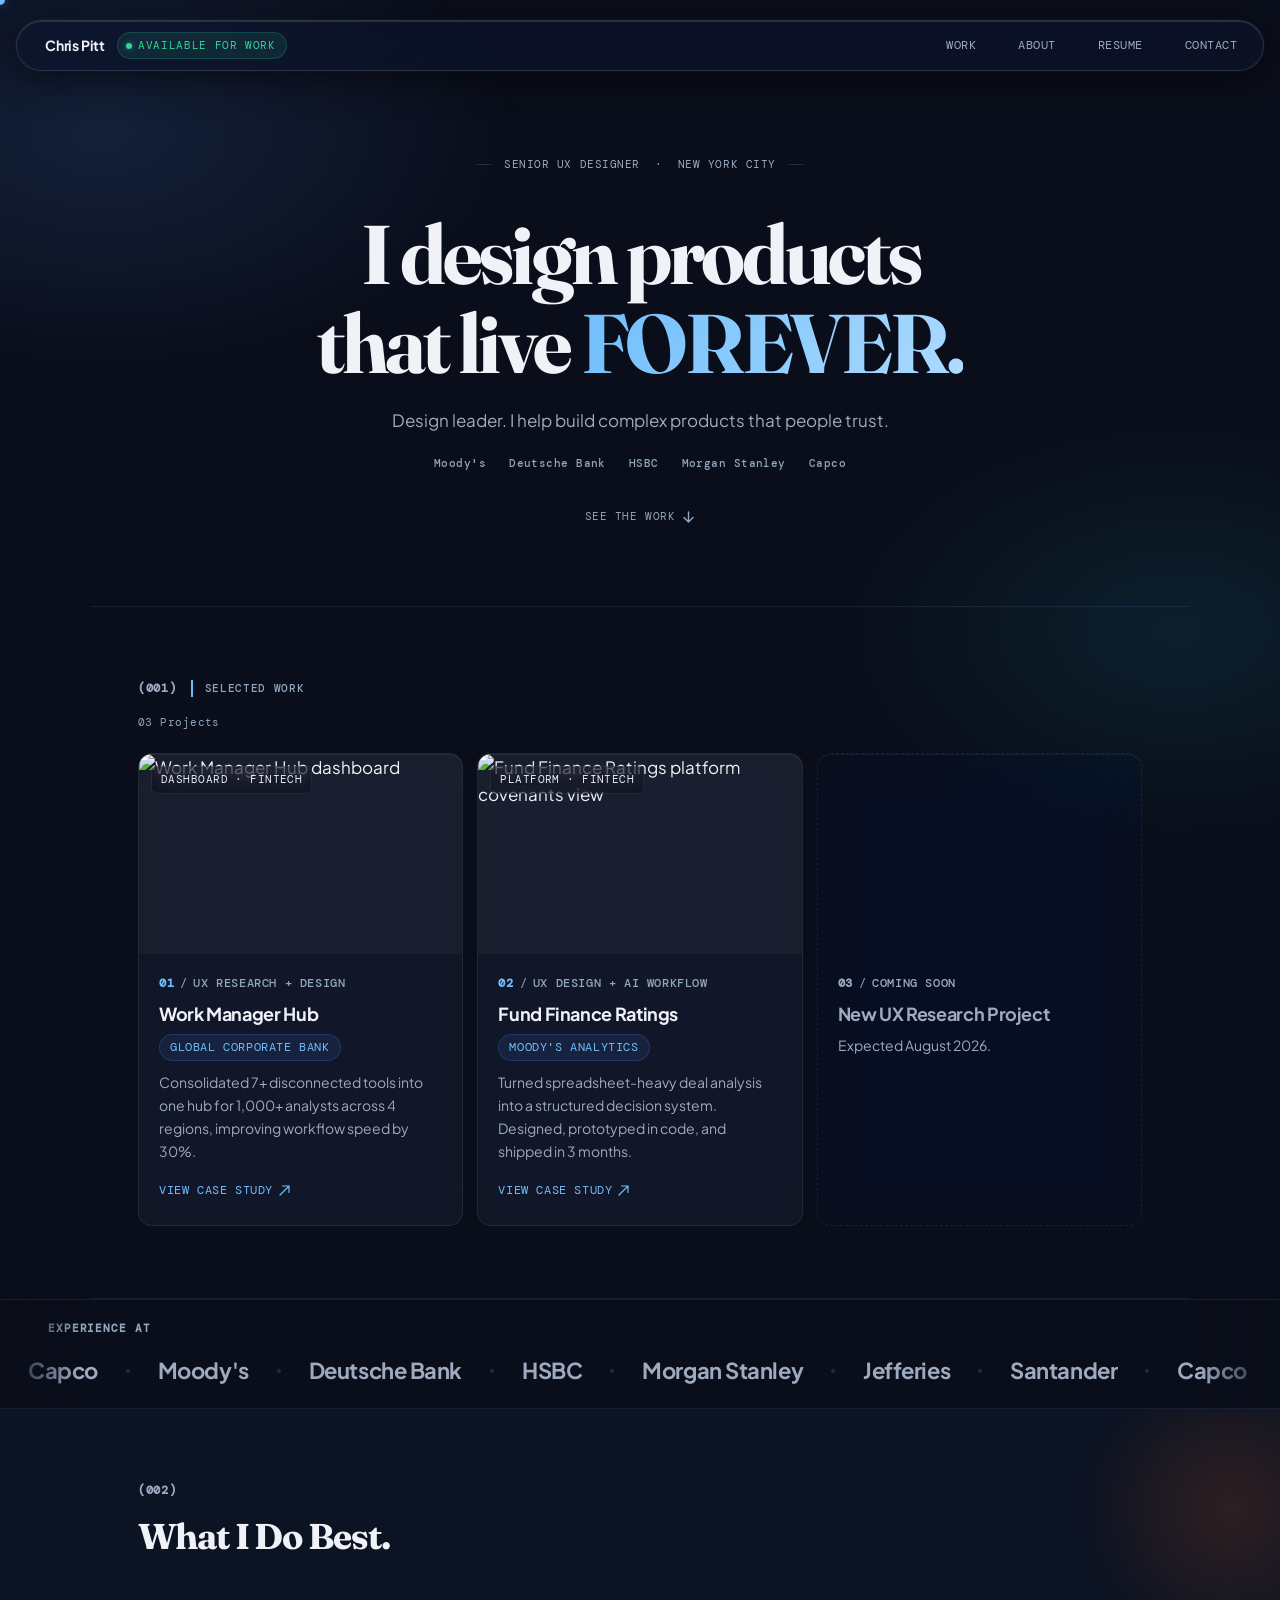
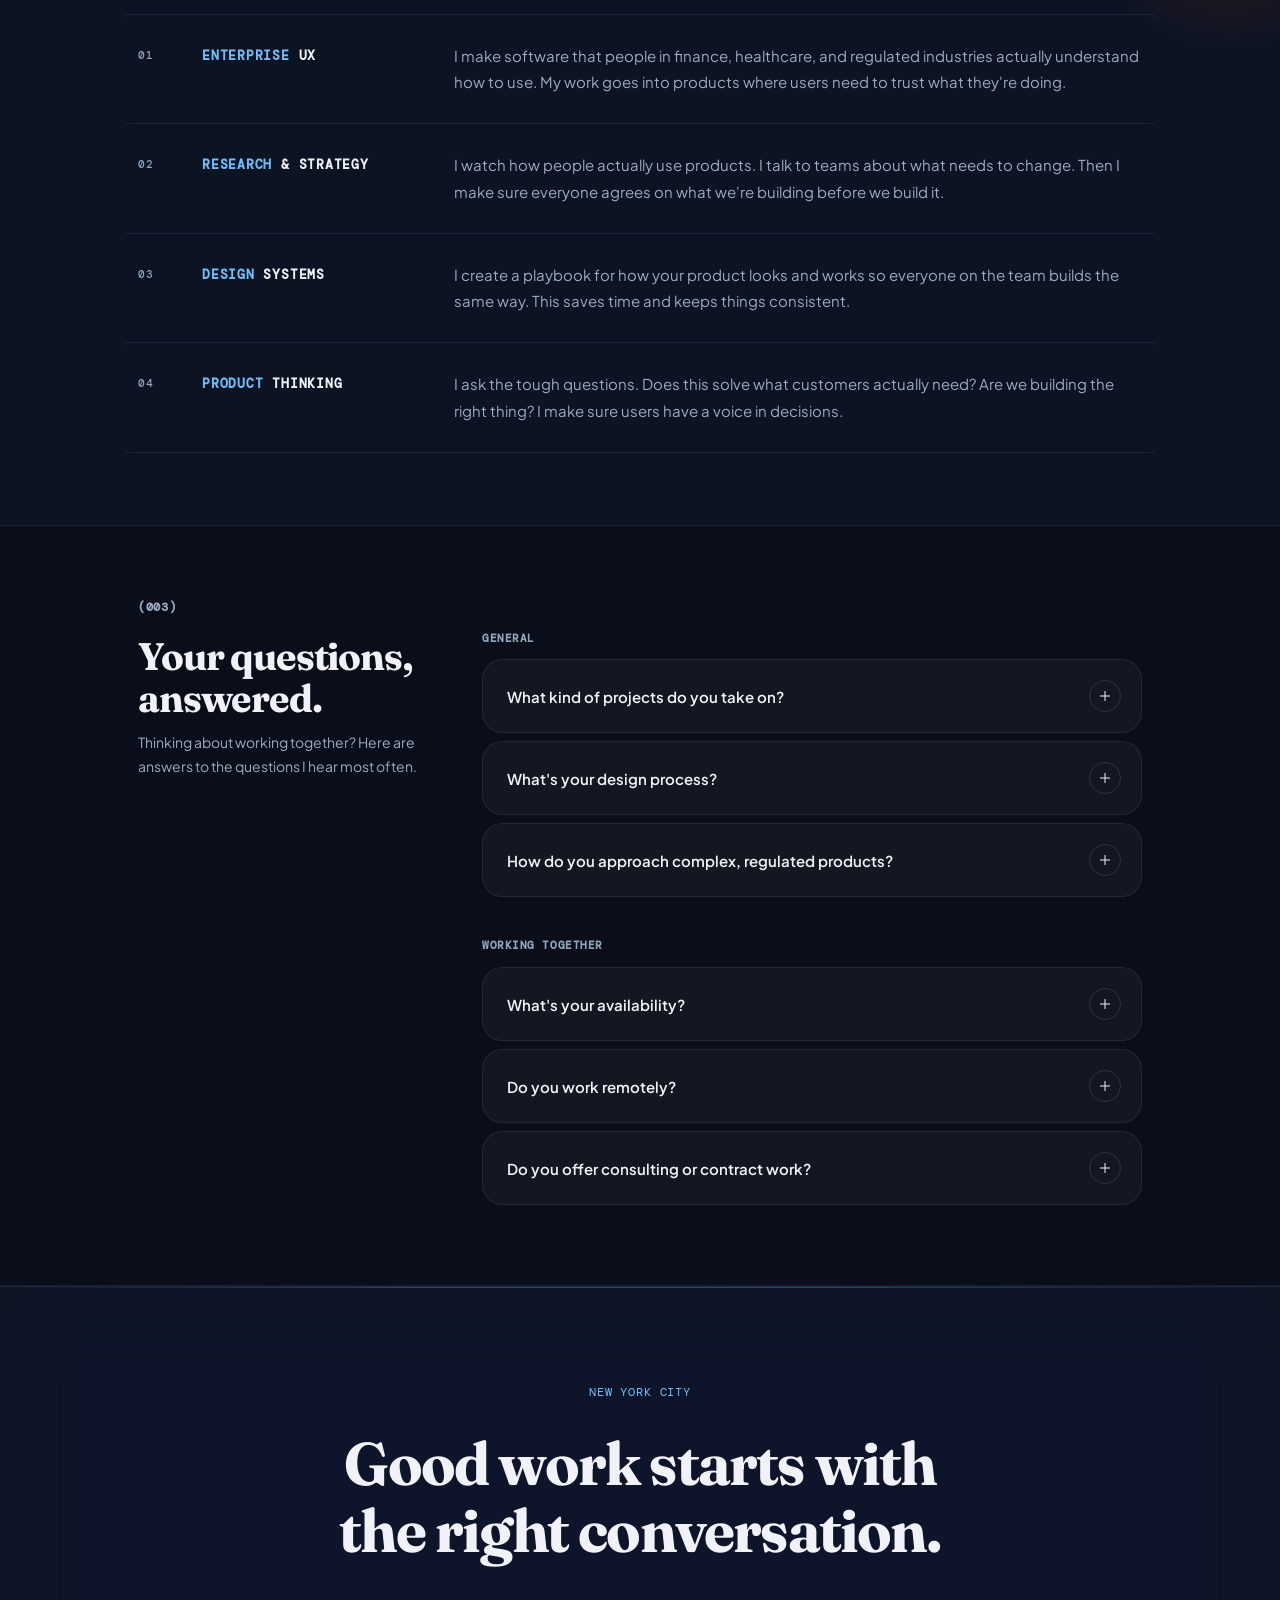
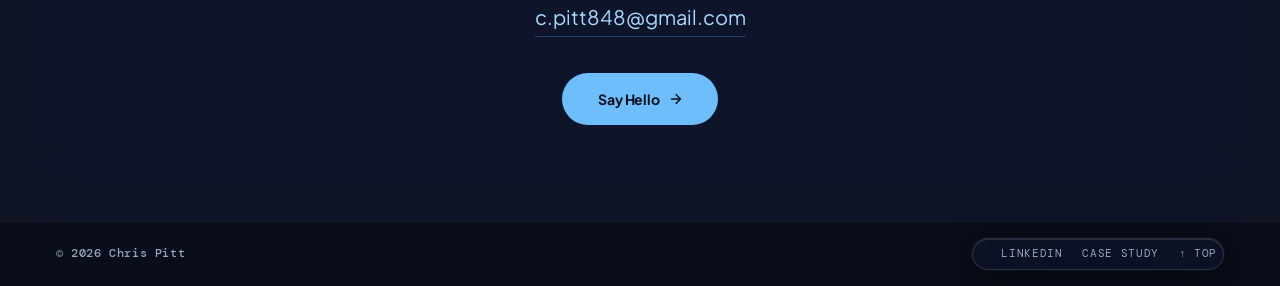
==== commit c660f780: "Landing page mobile polish - Hero headline sized to 2 lines on mobile (I design products / that live" ====
--- a/index.html
+++ b/index.html
@@ -2,7 +2,7 @@
 <html lang="en">
 <head>
   <meta charset="UTF-8" />
-  <meta name="viewport" content="width=device-width, initial-scale=1.0" />
+  <meta name="viewport" content="width=device-width, initial-scale=1.0, viewport-fit=cover" />
   <title>Chris Pitt — Senior UX Designer</title>
   <meta name="description" content="Senior UX Designer with 6+ years in finance. Moody's, Deutsche Bank, HSBC, Morgan Stanley. New York City." />
   <link rel="preconnect" href="https://fonts.googleapis.com" />
@@ -91,14 +91,19 @@
       box-shadow: 0 0 12px rgba(79,142,247,.5);
     }
     body.ch #cur { width: 36px; height: 36px; opacity: .6; }
+    /* No custom cursor on touch devices (mobile/iPad) */
+    @media (hover: none), (pointer: coarse) {
+      #cur { display: none !important; }
+      body, a, button, .nav-link, .hero-cta { cursor: auto !important; }
+    }
 
     /* ── Floating Pill Nav ── */
     .site-header {
       position: fixed;
-      top: 20px; left: 50%;
+      top: calc(20px + env(safe-area-inset-top)); left: 50%;
       transform: translateX(-50%);
       z-index: 100;
-      width: calc(100% - 32px);
+      width: calc(100% - 32px - env(safe-area-inset-left) - env(safe-area-inset-right));
       max-width: 1400px;
     }
     nav {
@@ -736,7 +741,6 @@
     @media (max-width: 960px) {
       nav, .hero, .work, .cos, .faq, .fcta, footer { padding-left: 28px; padding-right: 28px; }
       .cards { grid-template-columns: 1fr 1fr; }
-      .card-soon { display: none; }
       .stats { grid-template-columns: 1fr 1fr; }
       .stat:nth-child(2) { border-right: none; }
       .stat:nth-child(3) { border-top: 1px solid var(--border); }
@@ -764,26 +768,37 @@
     .hamburger.open span:nth-child(3) { transform: translateY(-6.5px) rotate(-45deg); }
 
     /* ── Mobile nav drawer ── */
+    /* Compact dropdown menu (popover anchored under the nav pill) */
     .nav-drawer {
       display: none;
-      position: fixed; inset: 0; z-index: 99;
-      background: rgba(10,14,26,.97);
-      backdrop-filter: blur(40px);
-      -webkit-backdrop-filter: blur(40px);
-      flex-direction: column; align-items: center; justify-content: center;
-      gap: 8px;
+      position: fixed;
+      top: calc(74px + env(safe-area-inset-top));
+      right: calc(16px + env(safe-area-inset-right));
+      z-index: 199;
+      flex-direction: column;
+      min-width: 190px;
+      padding: 8px;
+      background: rgba(15,20,40,.92);
+      backdrop-filter: blur(40px) saturate(180%);
+      -webkit-backdrop-filter: blur(40px) saturate(180%);
+      border: 1px solid rgba(255,255,255,.12);
+      border-radius: 18px;
+      box-shadow: 0 16px 44px rgba(0,0,0,.5), inset 0 1px 0 rgba(255,255,255,.1);
       opacity: 0; pointer-events: none;
-      transition: opacity .28s var(--ease);
-    }
-    .nav-drawer.open { opacity: 1; pointer-events: all; }
+      transform: translateY(-8px) scale(0.97);
+      transform-origin: top right;
+      transition: opacity .2s var(--ease), transform .2s var(--ease);
+    }
+    .nav-drawer.open { opacity: 1; pointer-events: all; transform: translateY(0) scale(1); }
     .nav-drawer a {
-      font-family: 'Fraunces', serif;
-      font-size: clamp(36px, 10vw, 56px);
-      font-weight: 700; letter-spacing: -.03em;
-      color: var(--muted);
-      transition: color .2s;
-    }
-    .nav-drawer a:hover { color: var(--text); }
+      font-family: 'Plus Jakarta Sans', sans-serif;
+      font-size: 15px; font-weight: 600;
+      color: var(--text); letter-spacing: -.01em;
+      text-align: left;
+      padding: 13px 18px; border-radius: 12px;
+      transition: background .15s var(--ease);
+    }
+    .nav-drawer a:active { background: rgba(255,255,255,.09); }
     .nav-drawer a::after { display: none; }
 
     @media (max-width: 600px) {
@@ -793,13 +808,37 @@
       .nav-drawer { display: flex; }
       .hero, .work, .cos, .faq, .fcta { padding-left: 20px; padding-right: 20px; }
       .hero { padding-top: 108px; }
+      .hero-h1 { font-size: clamp(28px, 8.6vw, 40px); margin-bottom: 14px; }
       .hero-sub { white-space: normal; max-width: 340px; margin-left: auto; margin-right: auto; }
+      /* Company credits on one line */
+      .hero-creds { flex-wrap: nowrap; gap: 5px; margin-bottom: 30px; }
+      .hero-cred { font-size: 10px; letter-spacing: .01em; }
+      .hero-cred-sep { font-size: 9px; }
       .cards { grid-template-columns: 1fr; }
       .co-dot { display: none; }
-      footer { padding: 14px 20px; }
-      .f-copy { font-size: 11px; }
-      .f-links { gap: 8px; }
-      .f-link { font-size: 11px; padding: 10px 6px; }
+      /* What I do best: stacked, readable, no hover */
+      .best { padding: 52px 20px; }
+      .best-row { grid-template-columns: 1fr; gap: 6px; padding: 22px 0; margin: 0; }
+      .best-row:hover { background: transparent; }
+      .best-row:hover .best-row-num { color: var(--subtle); }
+      .best-row-num { padding-top: 0; }
+      .best-skill { padding-top: 0; font-size: 13px; }
+      .best-desc { font-size: 15px; line-height: 1.65; }
+      /* FAQ: tighter, no hover */
+      .faq { padding: 52px 20px; gap: 24px; }
+      .faq-item:hover { background: rgba(255,255,255,.04); border-color: rgba(255,255,255,.07); }
+      .faq-item:hover::before { opacity: 0; }
+      .faq-btn { padding: 16px 16px 16px 18px; }
+      .faq-btn:hover { color: var(--text); }
+      .faq-ans { padding: 0 18px; }
+      .faq-item.open .faq-ans { padding: 0 18px 18px; }
+      /* Tighten the section after the FAQ (top/bottom) */
+      .fcta { padding-top: 52px; padding-bottom: 52px; }
+      /* Footer on one line */
+      footer { flex-wrap: nowrap; padding: 12px 18px calc(12px + env(safe-area-inset-bottom)); }
+      .f-copy { font-size: 10px; white-space: nowrap; }
+      .f-links { gap: 10px; flex-shrink: 0; }
+      .f-link { font-size: 10px; padding: 8px 3px; }
       /* Larger tap targets (WCAG 2.5.5) */
       .hero-cta { padding: 12px 10px; }
       .fcta-email { padding: 10px 8px; }
@@ -816,17 +855,17 @@
     /* ── Contact Modal ── */
     .cmodal-overlay { position: fixed; inset: 0; z-index: 2000; background: rgba(0,0,0,.72); backdrop-filter: blur(8px); -webkit-backdrop-filter: blur(8px); display: flex; align-items: center; justify-content: center; padding: 24px; opacity: 0; pointer-events: none; transition: opacity .25s var(--ease); }
     .cmodal-overlay.open { opacity: 1; pointer-events: all; }
-    .cmodal { background: #111827; border: 1px solid rgba(255,255,255,.12); border-radius: 24px; padding: 40px; width: 100%; max-width: 440px; position: relative; transform: translateY(16px) scale(0.98); transition: transform .35s var(--ease); box-shadow: 0 24px 80px rgba(0,0,0,.6), inset 0 1px 0 rgba(255,255,255,.1); }
+    .cmodal { background: #111827; border: 1px solid rgba(255,255,255,.12); border-radius: 22px; padding: 24px 24px 26px; width: 100%; max-width: 360px; position: relative; transform: translateY(16px) scale(0.98); transition: transform .35s var(--ease); box-shadow: 0 24px 80px rgba(0,0,0,.6), inset 0 1px 0 rgba(255,255,255,.1); }
     .cmodal-overlay.open .cmodal { transform: translateY(0) scale(1); }
     .cmodal-close { position: absolute; top: 16px; right: 16px; width: 32px; height: 32px; border-radius: 50%; background: rgba(255,255,255,.08); border: 1px solid rgba(255,255,255,.1); color: var(--muted); font-size: 16px; line-height: 1; display: flex; align-items: center; justify-content: center; outline: none; transition: background .2s var(--ease), color .2s var(--ease); }
     .cmodal-close:hover { background: rgba(255,255,255,.14); color: var(--text); }
-    .cmodal-avail { display: inline-flex; align-items: center; gap: 6px; background: rgba(52,211,153,.1); border: 1px solid rgba(52,211,153,.2); border-radius: 100px; padding: 4px 10px 4px 8px; margin-bottom: 20px; }
+    .cmodal-avail { display: inline-flex; align-items: center; gap: 6px; background: rgba(52,211,153,.1); border: 1px solid rgba(52,211,153,.2); border-radius: 100px; padding: 4px 10px 4px 8px; margin-bottom: 14px; }
     .cmodal-avail-dot { width: 6px; height: 6px; border-radius: 50%; background: #34D399; box-shadow: 0 0 6px rgba(52,211,153,.6); flex-shrink: 0; }
     .cmodal-avail-text { font-family: 'DM Mono', monospace; font-size: 11px; color: #34D399; letter-spacing: .06em; text-transform: uppercase; }
-    .cmodal-h { font-family: 'Fraunces', serif; font-size: 32px; font-weight: 700; letter-spacing: -.03em; margin-bottom: 8px; color: var(--text); }
-    .cmodal-sub { font-size: 14px; color: var(--muted); line-height: 1.6; margin-bottom: 32px; }
-    .cmodal-rows { display: flex; flex-direction: column; gap: 10px; }
-    .cmodal-row { display: flex; align-items: center; justify-content: space-between; background: rgba(255,255,255,.05); border: 1px solid rgba(255,255,255,.08); border-radius: 14px; padding: 18px 20px; transition: background .2s var(--ease), border-color .2s var(--ease); text-decoration: none; color: inherit; }
+    .cmodal-h { font-family: 'Fraunces', serif; font-size: 23px; font-weight: 700; letter-spacing: -.03em; margin-bottom: 8px; color: var(--text); }
+    .cmodal-sub { font-size: 13px; color: var(--muted); line-height: 1.55; margin-bottom: 18px; }
+    .cmodal-rows { display: flex; flex-direction: column; gap: 8px; }
+    .cmodal-row { display: flex; align-items: center; justify-content: space-between; background: rgba(255,255,255,.05); border: 1px solid rgba(255,255,255,.08); border-radius: 12px; padding: 13px 16px; transition: background .2s var(--ease), border-color .2s var(--ease); text-decoration: none; color: inherit; }
     a.cmodal-row:hover { background: rgba(255,255,255,.09); border-color: rgba(111,190,252,.3); }
     .cmodal-row-label { font-family: 'DM Mono', monospace; font-size: 11px; color: var(--subtle); letter-spacing: .08em; text-transform: uppercase; margin-bottom: 4px; }
     .cmodal-row-value { font-size: 15px; font-weight: 600; color: var(--text); }
@@ -971,7 +1010,7 @@
               <span class="card-cat dim">Coming Soon</span>
             </div>
             <h2 class="card-title dim">New UX Research Project</h2>
-            <p class="card-desc" style="color:var(--muted);">In progress.</p>
+            <p class="card-desc" style="color:var(--muted);">Expected August 2026.</p>
           </div>
         </article>
 
@@ -1186,23 +1225,26 @@
       });
     });
 
-    // Hamburger
+    // Hamburger dropdown menu
     const ham = document.getElementById('ham');
     const drawer = document.getElementById('drawer');
-    ham.addEventListener('click', () => {
+    const closeMenu = () => {
+      drawer.classList.remove('open');
+      ham.classList.remove('open');
+      ham.setAttribute('aria-expanded', 'false');
+    };
+    ham.addEventListener('click', (e) => {
+      e.stopPropagation();
       const open = drawer.classList.toggle('open');
       ham.classList.toggle('open', open);
       ham.setAttribute('aria-expanded', open);
-      document.body.style.overflow = open ? 'hidden' : '';
     });
-    document.querySelectorAll('.drawer-link').forEach(l => {
-      l.addEventListener('click', () => {
-        drawer.classList.remove('open');
-        ham.classList.remove('open');
-        ham.setAttribute('aria-expanded', 'false');
-        document.body.style.overflow = '';
-      });
+    document.querySelectorAll('.drawer-link').forEach(l => l.addEventListener('click', closeMenu));
+    // Dismiss on tap-outside or Escape
+    document.addEventListener('click', (e) => {
+      if (drawer.classList.contains('open') && !drawer.contains(e.target) && !ham.contains(e.target)) closeMenu();
     });
+    document.addEventListener('keydown', (e) => { if (e.key === 'Escape') closeMenu(); });
 
     // FAQ — mouse glow + accordion
     document.querySelectorAll('.faq-item').forEach(item => {
@@ -1231,7 +1273,7 @@
       <button class="cmodal-close" id="cmodal-close" aria-label="Close">×</button>
       <div class="cmodal-avail"><span class="cmodal-avail-dot"></span><span class="cmodal-avail-text">Available for Work</span></div>
       <h2 class="cmodal-h">Let's talk.</h2>
-      <p class="cmodal-sub">Available for full-time and contract roles in NYC and remote.</p>
+      <p class="cmodal-sub">Full-time & contract roles · NYC or remote.</p>
       <div class="cmodal-rows">
         <div class="cmodal-row" style="cursor:default;">
           <div>
@@ -1266,7 +1308,7 @@
       overlay.addEventListener('click', e => { if(e.target===overlay) close(); });
       document.addEventListener('keydown', e => { if(e.key==='Escape') close(); });
       document.getElementById('cmodal-copy').addEventListener('click', function() {
-        navigator.clipboard.writeText('c.pitt848@gmail.com');
+        try { navigator.clipboard.writeText('c.pitt848@gmail.com'); } catch(e){}
         this.textContent='Copied!'; setTimeout(()=>this.textContent='Copy',2000);
       });
       document.querySelectorAll('[data-contact]').forEach(el => el.addEventListener('click', open));
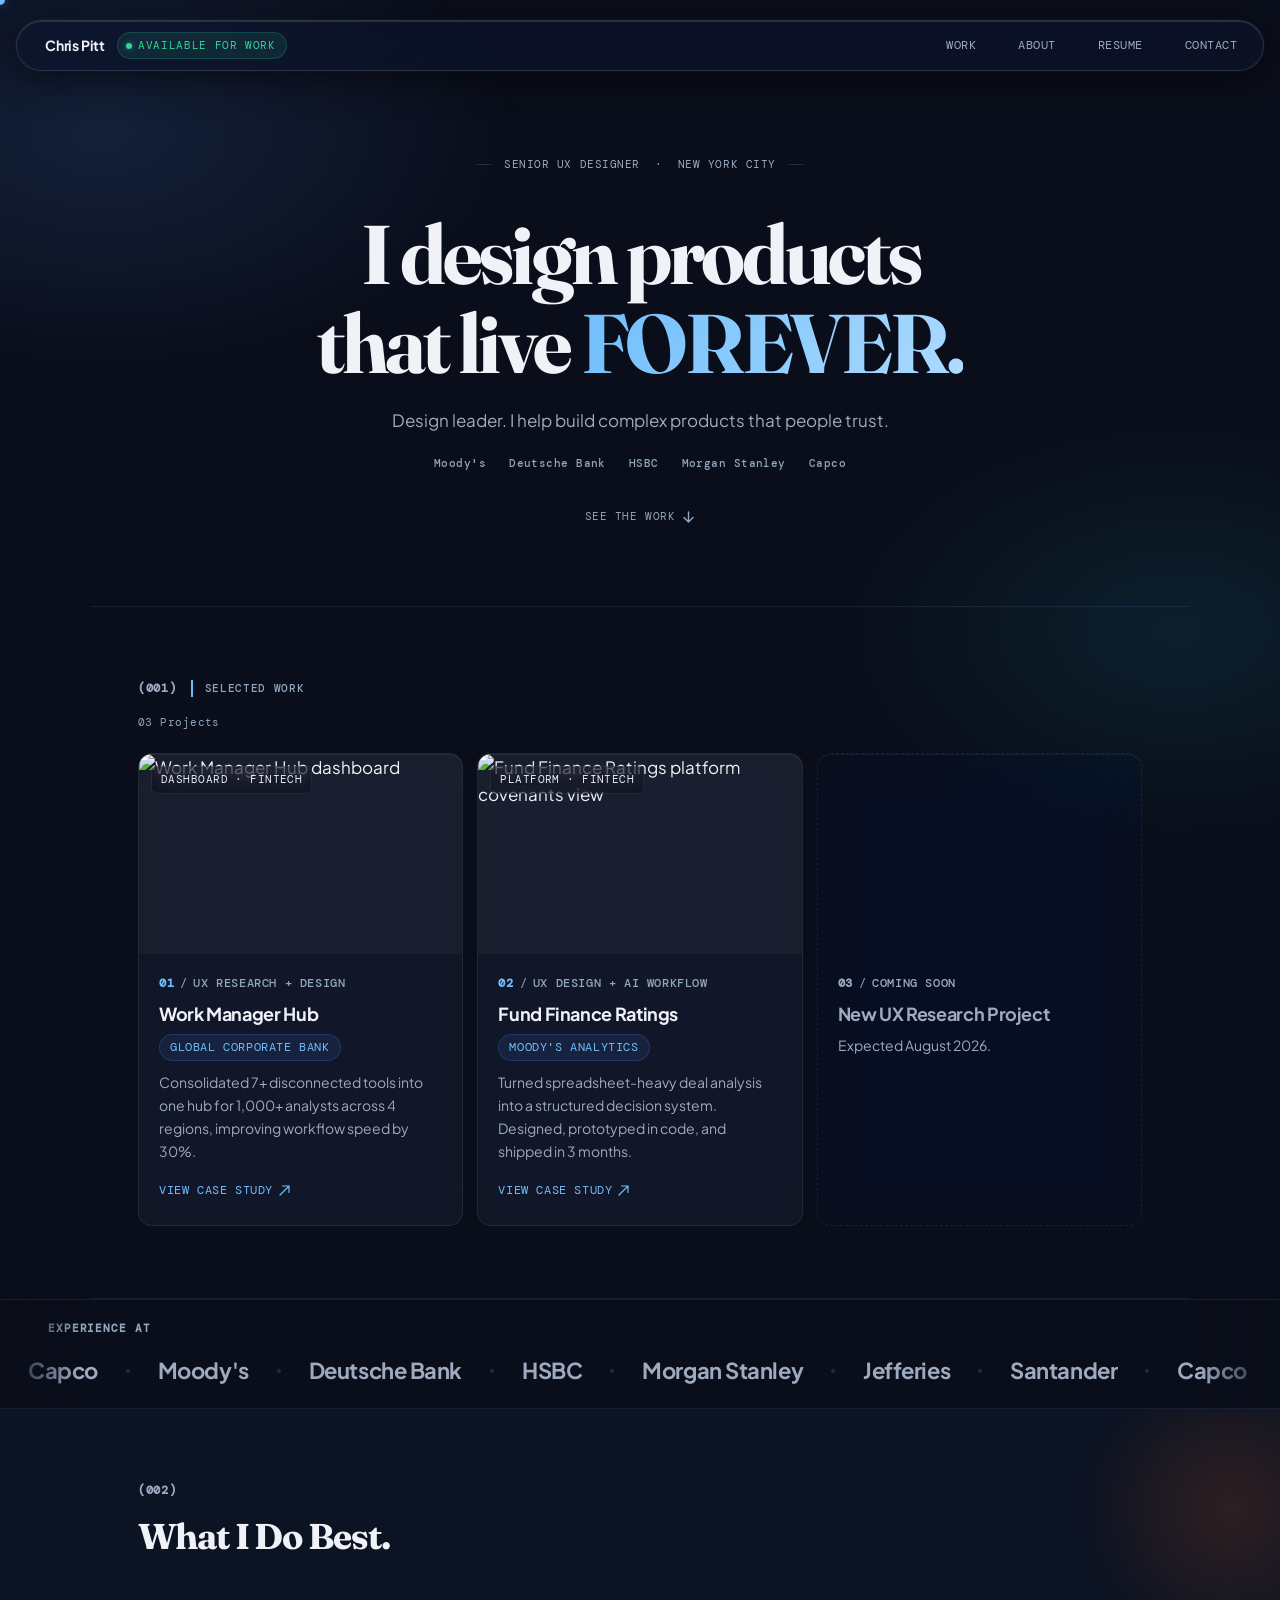
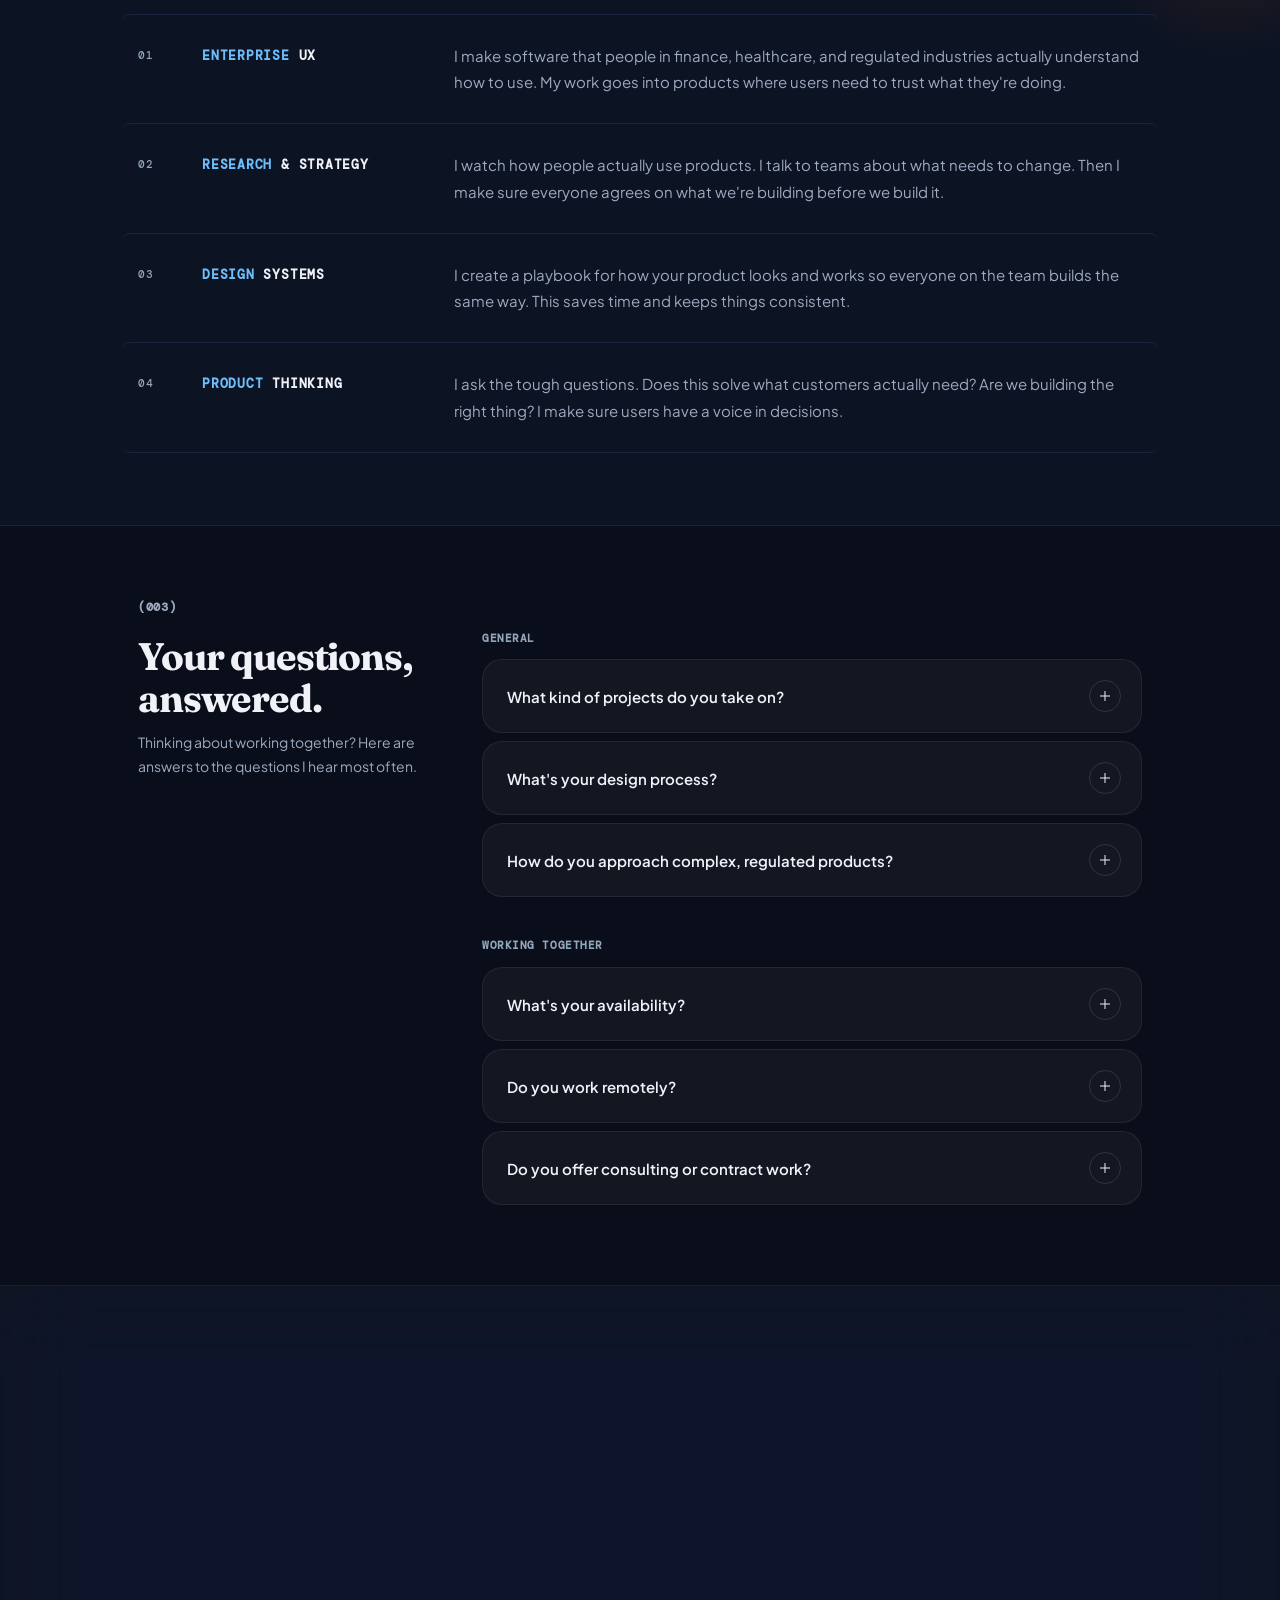
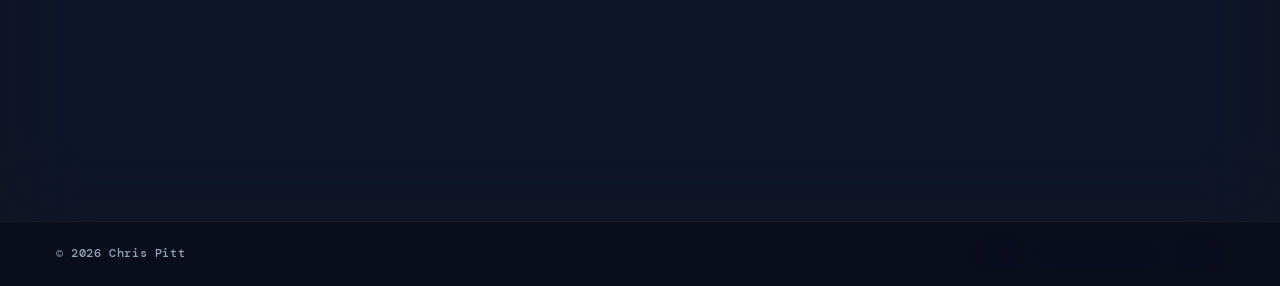
==== commit a569c633: "Improve "What I do best" readability on mobile Brighten body text (muted -> #C7D2E4, ~12.6:1), bump " ====
--- a/index.html
+++ b/index.html
@@ -821,9 +821,9 @@
       .best-row { grid-template-columns: 1fr; gap: 6px; padding: 22px 0; margin: 0; }
       .best-row:hover { background: transparent; }
       .best-row:hover .best-row-num { color: var(--subtle); }
-      .best-row-num { padding-top: 0; }
-      .best-skill { padding-top: 0; font-size: 13px; }
-      .best-desc { font-size: 15px; line-height: 1.65; }
+      .best-row-num { padding-top: 0; font-size: 12px; color: var(--accent); }
+      .best-skill { padding-top: 0; font-size: 15px; letter-spacing: .03em; }
+      .best-desc { font-size: 16px; line-height: 1.72; color: #C7D2E4; }
       /* FAQ: tighter, no hover */
       .faq { padding: 52px 20px; gap: 24px; }
       .faq-item:hover { background: rgba(255,255,255,.04); border-color: rgba(255,255,255,.07); }
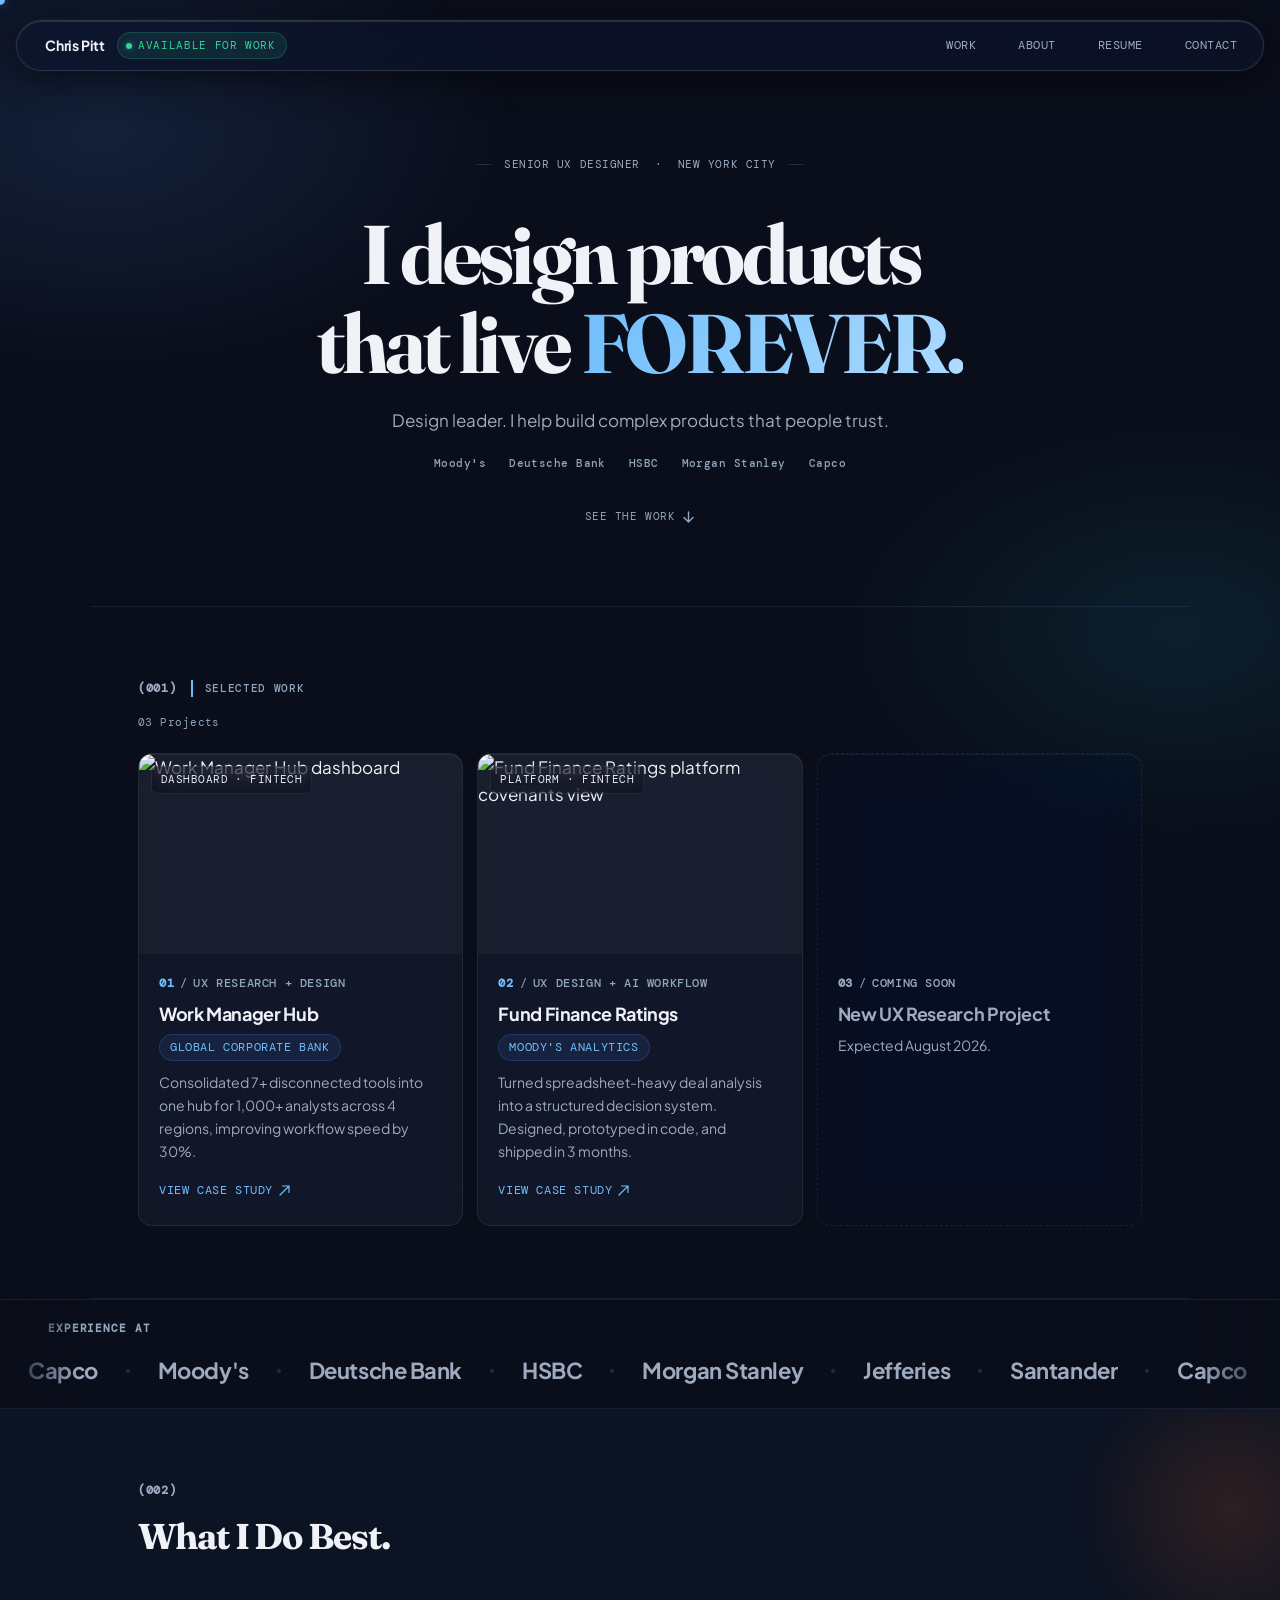
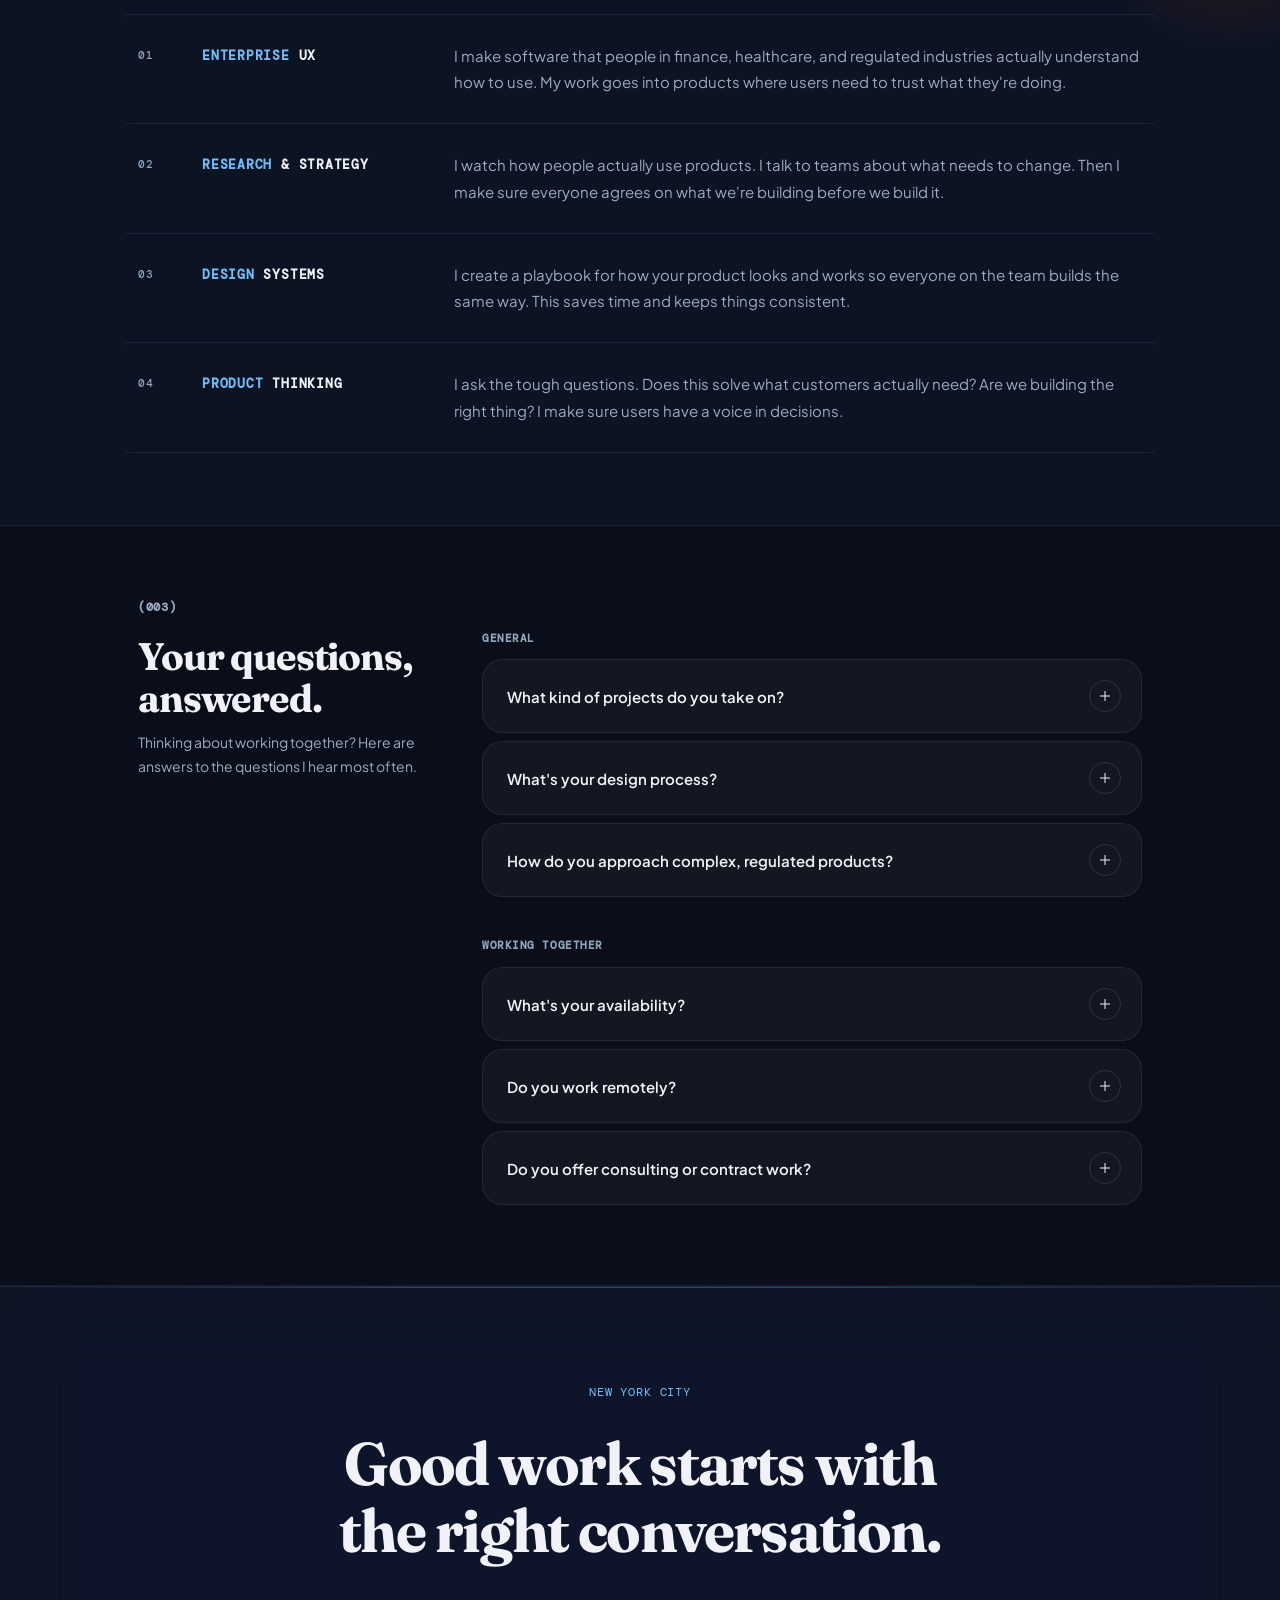
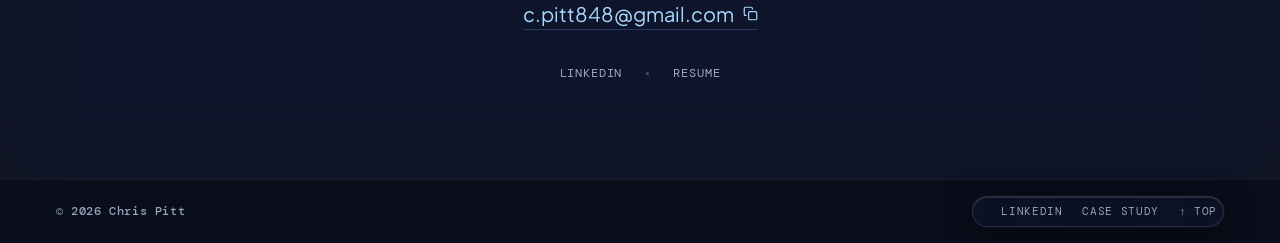
==== commit 339383ce: "Replace contact modal with per-page contact section Kill the contact modal on all four pages and mak" ====
--- a/index.html
+++ b/index.html
@@ -158,6 +158,8 @@
       .nav-link:hover { background: rgba(255,255,255,.08); color: var(--text); }
     }
     .nav-link:active { transform: scale(0.97); }
+    /* Touch devices (iPad): 44px tap targets, no hover reliance */
+    @media (pointer: coarse) { .nav-link { min-height: 44px; display: flex; align-items: center; } }
     .nav-link:focus { box-shadow: inset 0 -2px 0 0 var(--accent); outline: none; }
 
     /* ── Hero ── */
@@ -681,11 +683,15 @@
     .fcta-email {
       font-size: clamp(15px, 1.6vw, 20px); font-weight: 400;
       color: var(--accent-2);
-      border-bottom: 1px solid rgba(79,142,247,.3);
-      padding-bottom: 3px; margin-bottom: 36px; display: inline-block;
+      border: none; border-bottom: 1px solid rgba(79,142,247,.3);
+      padding: 0 0 3px; background: none; font-family: inherit; cursor: pointer;
+      display: inline-flex; align-items: center; gap: 9px;
       transition: color .22s, border-color .22s;
     }
     .fcta-email:hover { color: var(--text); border-color: var(--accent); }
+    .fcta-email:focus-visible { outline: 2px solid var(--accent); outline-offset: 4px; }
+    .fcta-email .cico { display: inline-flex; }
+    .fcta-email .cico svg { width: 15px; height: 15px; }
     .btn-cta {
       display: inline-flex; align-items: center; gap: 10px;
       background: var(--accent);
@@ -841,7 +847,7 @@
       .f-link { font-size: 10px; padding: 8px 3px; }
       /* Larger tap targets (WCAG 2.5.5) */
       .hero-cta { padding: 12px 10px; }
-      .fcta-email { padding: 10px 8px; }
+      .fcta-email { padding: 6px 4px 4px; }
       .nav-logo { padding: 11px 4px; }
     }
     @media (prefers-reduced-motion: reduce) {
@@ -852,27 +858,17 @@
       .avail-dot::after { animation: none; }
     }
 
-    /* ── Contact Modal ── */
-    .cmodal-overlay { position: fixed; inset: 0; z-index: 2000; background: rgba(0,0,0,.72); backdrop-filter: blur(8px); -webkit-backdrop-filter: blur(8px); display: flex; align-items: center; justify-content: center; padding: 24px; opacity: 0; pointer-events: none; transition: opacity .25s var(--ease); }
-    .cmodal-overlay.open { opacity: 1; pointer-events: all; }
-    .cmodal { background: #111827; border: 1px solid rgba(255,255,255,.12); border-radius: 22px; padding: 24px 24px 26px; width: 100%; max-width: 360px; position: relative; transform: translateY(16px) scale(0.98); transition: transform .35s var(--ease); box-shadow: 0 24px 80px rgba(0,0,0,.6), inset 0 1px 0 rgba(255,255,255,.1); }
-    .cmodal-overlay.open .cmodal { transform: translateY(0) scale(1); }
-    .cmodal-close { position: absolute; top: 16px; right: 16px; width: 32px; height: 32px; border-radius: 50%; background: rgba(255,255,255,.08); border: 1px solid rgba(255,255,255,.1); color: var(--muted); font-size: 16px; line-height: 1; display: flex; align-items: center; justify-content: center; outline: none; transition: background .2s var(--ease), color .2s var(--ease); }
-    .cmodal-close:hover { background: rgba(255,255,255,.14); color: var(--text); }
-    .cmodal-avail { display: inline-flex; align-items: center; gap: 6px; background: rgba(52,211,153,.1); border: 1px solid rgba(52,211,153,.2); border-radius: 100px; padding: 4px 10px 4px 8px; margin-bottom: 14px; }
-    .cmodal-avail-dot { width: 6px; height: 6px; border-radius: 50%; background: #34D399; box-shadow: 0 0 6px rgba(52,211,153,.6); flex-shrink: 0; }
-    .cmodal-avail-text { font-family: 'DM Mono', monospace; font-size: 11px; color: #34D399; letter-spacing: .06em; text-transform: uppercase; }
-    .cmodal-h { font-family: 'Fraunces', serif; font-size: 23px; font-weight: 700; letter-spacing: -.03em; margin-bottom: 8px; color: var(--text); }
-    .cmodal-sub { font-size: 13px; color: var(--muted); line-height: 1.55; margin-bottom: 18px; }
-    .cmodal-rows { display: flex; flex-direction: column; gap: 8px; }
-    .cmodal-row { display: flex; align-items: center; justify-content: space-between; background: rgba(255,255,255,.05); border: 1px solid rgba(255,255,255,.08); border-radius: 12px; padding: 13px 16px; transition: background .2s var(--ease), border-color .2s var(--ease); text-decoration: none; color: inherit; }
-    a.cmodal-row:hover { background: rgba(255,255,255,.09); border-color: rgba(111,190,252,.3); }
-    .cmodal-row-label { font-family: 'DM Mono', monospace; font-size: 11px; color: var(--subtle); letter-spacing: .08em; text-transform: uppercase; margin-bottom: 4px; }
-    .cmodal-row-value { font-size: 15px; font-weight: 600; color: var(--text); }
-    .cmodal-copy-btn { font-family: 'DM Mono', monospace; font-size: 11px; color: var(--accent); background: rgba(111,190,252,.1); border: 1px solid rgba(111,190,252,.2); border-radius: 100px; padding: 6px 14px; letter-spacing: .04em; text-transform: uppercase; transition: background .2s var(--ease); flex-shrink: 0; }
-    .cmodal-copy-btn:hover { background: rgba(111,190,252,.2); }
-    .cmodal-arrow { color: var(--accent); font-size: 18px; transition: transform .2s var(--ease); flex-shrink: 0; }
-    a.cmodal-row:hover .cmodal-arrow { transform: translateX(3px); }
+    /* ── Contact section links ── */
+    .fcta { scroll-margin-top: 92px; }
+    .fcta-links { display: flex; align-items: center; gap: 24px; margin-top: 34px; }
+    .fcta-link { font-family: 'DM Mono', monospace; font-size: 12px; letter-spacing: .07em; text-transform: uppercase; color: var(--muted); text-decoration: none; transition: color .22s var(--ease); }
+    .fcta-link:hover { color: var(--text); }
+    .fcta-links .dot { width: 3px; height: 3px; border-radius: 50%; background: rgba(157,170,191,.4); }
+    .fcta-email .ico-check { display: none; color: #34D399; }
+    .fcta-email.copied { color: #34D399; border-color: rgba(52,211,153,.45); }
+    .fcta-email.copied .ico-copy { display: none; }
+    .fcta-email.copied .ico-check { display: inline-flex; }
+    .sr-live { position: absolute; width: 1px; height: 1px; padding: 0; margin: -1px; overflow: hidden; clip: rect(0,0,0,0); white-space: nowrap; border: 0; }
   </style>
 </head>
 <body>
@@ -893,7 +889,7 @@
         <li><a href="#work" class="nav-link">Work</a></li>
         <li><a href="about.html" class="nav-link">About</a></li>
         <li><a href="Chris-Pitt-Resume.pdf" target="_blank" class="nav-link">Resume</a></li>
-        <li><a href="#" class="nav-link" data-contact>Contact</a></li>
+        <li><a href="#contact" class="nav-link">Contact</a></li>
       </ul>
       <button class="hamburger" aria-label="Open menu" aria-expanded="false" id="ham">
         <span></span><span></span><span></span>
@@ -906,7 +902,7 @@
     <a href="#work" class="drawer-link">Work</a>
     <a href="about.html" class="drawer-link">About</a>
     <a href="Chris-Pitt-Resume.pdf" target="_blank" class="drawer-link">Resume</a>
-    <a href="#" class="drawer-link" data-contact>Contact</a>
+    <a href="#contact" class="drawer-link">Contact</a>
   </nav>
 
   <main>
@@ -1173,16 +1169,24 @@
     </div>
 
     <!-- Footer CTA -->
-    <section class="fcta" aria-labelledby="fcta-h">
+    <section class="fcta" id="contact" aria-labelledby="fcta-h">
       <p class="fcta-eye r">New York City</p>
       <h2 id="fcta-h" class="fcta-h r d1">Good work starts with<br/>the right conversation.</h2>
-      <a href="mailto:c.pitt848@gmail.com" class="fcta-email r d2">c.pitt848@gmail.com</a>
-      <a href="#" class="btn-cta r d3" data-contact>
-        Say hello
-        <svg width="12" height="12" viewBox="0 0 12 12" fill="none" aria-hidden="true">
-          <path d="M1.5 6h9M6 1.5l4.5 4.5L6 10.5" stroke="currentColor" stroke-width="1.4" stroke-linecap="round" stroke-linejoin="round"/>
-        </svg>
-      </a>
+      <button type="button" class="fcta-email r d2" data-copy-email aria-label="Copy email address c.pitt848@gmail.com">
+        <span class="fcta-email-label">c.pitt848@gmail.com</span>
+        <span class="cico ico-copy" aria-hidden="true">
+          <svg viewBox="0 0 24 24" fill="none" stroke="currentColor" stroke-width="1.9" stroke-linecap="round" stroke-linejoin="round"><rect x="9" y="9" width="13" height="13" rx="2"/><path d="M5 15H4a2 2 0 0 1-2-2V4a2 2 0 0 1 2-2h9a2 2 0 0 1 2 2v1"/></svg>
+        </span>
+        <span class="cico ico-check" aria-hidden="true">
+          <svg viewBox="0 0 24 24" fill="none" stroke="currentColor" stroke-width="2.2" stroke-linecap="round" stroke-linejoin="round"><path d="M20 6 9 17l-5-5"/></svg>
+        </span>
+      </button>
+      <div class="fcta-links r d3">
+        <a href="https://www.linkedin.com/in/chris-pitt1/" class="fcta-link" target="_blank" rel="noopener">LinkedIn</a>
+        <span class="dot" aria-hidden="true"></span>
+        <a href="Chris-Pitt-Resume.pdf" class="fcta-link" target="_blank" rel="noopener">Resume</a>
+      </div>
+      <span class="sr-live" aria-live="polite"></span>
     </section>
 
   </main>
@@ -1199,14 +1203,21 @@
   <script>
     // Cursor
     const cur = document.getElementById('cur');
-    document.addEventListener('mousemove', e => {
-      cur.style.left = e.clientX + 'px';
-      cur.style.top  = e.clientY + 'px';
-    });
-    document.querySelectorAll('a,button,.card,.stat,.co').forEach(el => {
-      el.addEventListener('mouseenter', () => document.body.classList.add('ch'));
-      el.addEventListener('mouseleave', () => document.body.classList.remove('ch'));
-    });
+    const isTouch = navigator.maxTouchPoints > 0 || 'ontouchstart' in window || window.matchMedia('(pointer: coarse)').matches;
+    // Resume opens in-tab on touch (new tabs disorient on mobile); new tab on desktop
+    if (isTouch) document.querySelectorAll('a[href$="Resume.pdf"]').forEach(a => a.removeAttribute('target'));
+    if (isTouch) {
+      cur.style.display = 'none';
+    } else {
+      document.addEventListener('mousemove', e => {
+        cur.style.left = e.clientX + 'px';
+        cur.style.top  = e.clientY + 'px';
+      });
+      document.querySelectorAll('a,button,.card,.stat,.co').forEach(el => {
+        el.addEventListener('mouseenter', () => document.body.classList.add('ch'));
+        el.addEventListener('mouseleave', () => document.body.classList.remove('ch'));
+      });
+    }
 
     // Scroll reveal
     const obs = new IntersectionObserver(entries => {
@@ -1267,51 +1278,25 @@
     });
   </script>
 
-  <!-- Contact Modal -->
-  <div id="cmodal" class="cmodal-overlay" role="dialog" aria-modal="true" aria-label="Contact Chris Pitt">
-    <div class="cmodal">
-      <button class="cmodal-close" id="cmodal-close" aria-label="Close">×</button>
-      <div class="cmodal-avail"><span class="cmodal-avail-dot"></span><span class="cmodal-avail-text">Available for Work</span></div>
-      <h2 class="cmodal-h">Let's talk.</h2>
-      <p class="cmodal-sub">Full-time & contract roles · NYC or remote.</p>
-      <div class="cmodal-rows">
-        <div class="cmodal-row" style="cursor:default;">
-          <div>
-            <div class="cmodal-row-label">Email</div>
-            <div class="cmodal-row-value">c.pitt848@gmail.com</div>
-          </div>
-          <button class="cmodal-copy-btn" id="cmodal-copy">Copy</button>
-        </div>
-        <a href="https://www.linkedin.com/in/chris-pitt1/" target="_blank" rel="noopener" class="cmodal-row">
-          <div>
-            <div class="cmodal-row-label">LinkedIn</div>
-            <div class="cmodal-row-value">linkedin.com/in/chris-pitt1</div>
-          </div>
-          <span class="cmodal-arrow">→</span>
-        </a>
-        <a href="Chris-Pitt-Resume.pdf" target="_blank" class="cmodal-row">
-          <div>
-            <div class="cmodal-row-label">Resume</div>
-            <div class="cmodal-row-value">View PDF</div>
-          </div>
-          <span class="cmodal-arrow">↗</span>
-        </a>
-      </div>
-    </div>
-  </div>
   <script>
     (function() {
-      const overlay = document.getElementById('cmodal');
-      const open = e => { if(e) e.preventDefault(); overlay.classList.add('open'); document.body.style.overflow='hidden'; };
-      const close = () => { overlay.classList.remove('open'); document.body.style.overflow=''; };
-      document.getElementById('cmodal-close').addEventListener('click', close);
-      overlay.addEventListener('click', e => { if(e.target===overlay) close(); });
-      document.addEventListener('keydown', e => { if(e.key==='Escape') close(); });
-      document.getElementById('cmodal-copy').addEventListener('click', function() {
-        try { navigator.clipboard.writeText('c.pitt848@gmail.com'); } catch(e){}
-        this.textContent='Copied!'; setTimeout(()=>this.textContent='Copy',2000);
+      document.querySelectorAll('[data-copy-email]').forEach(function(btn) {
+        var label = btn.querySelector('.fcta-email-label');
+        var live = btn.parentElement.querySelector('.sr-live');
+        var original = label ? label.textContent : '';
+        btn.addEventListener('click', function() {
+          try { navigator.clipboard.writeText('c.pitt848@gmail.com'); } catch(e){}
+          if (label) label.textContent = 'Copied to clipboard';
+          btn.classList.add('copied');
+          if (live) live.textContent = 'Email address copied to clipboard';
+          clearTimeout(btn._t);
+          btn._t = setTimeout(function() {
+            if (label) label.textContent = original;
+            btn.classList.remove('copied');
+            if (live) live.textContent = '';
+          }, 1800);
+        });
       });
-      document.querySelectorAll('[data-contact]').forEach(el => el.addEventListener('click', open));
     })();
   </script>
 </body>
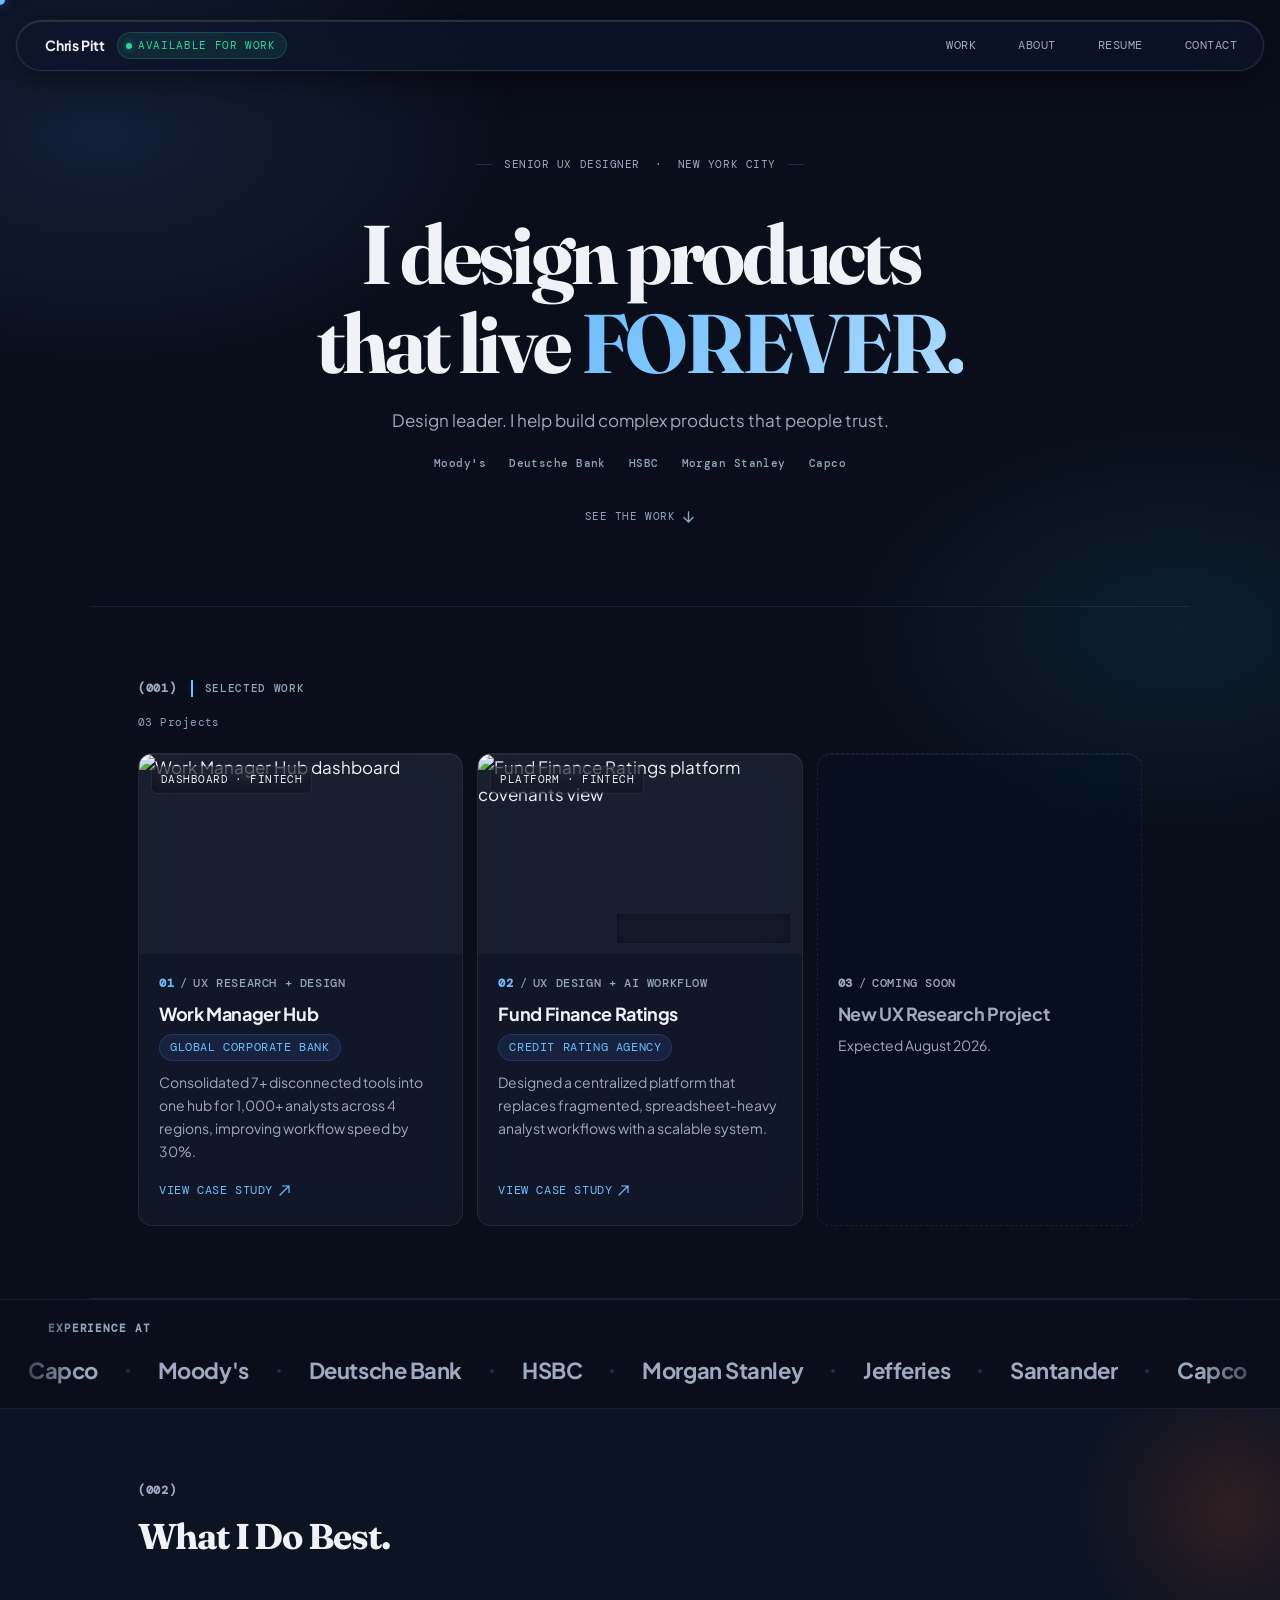
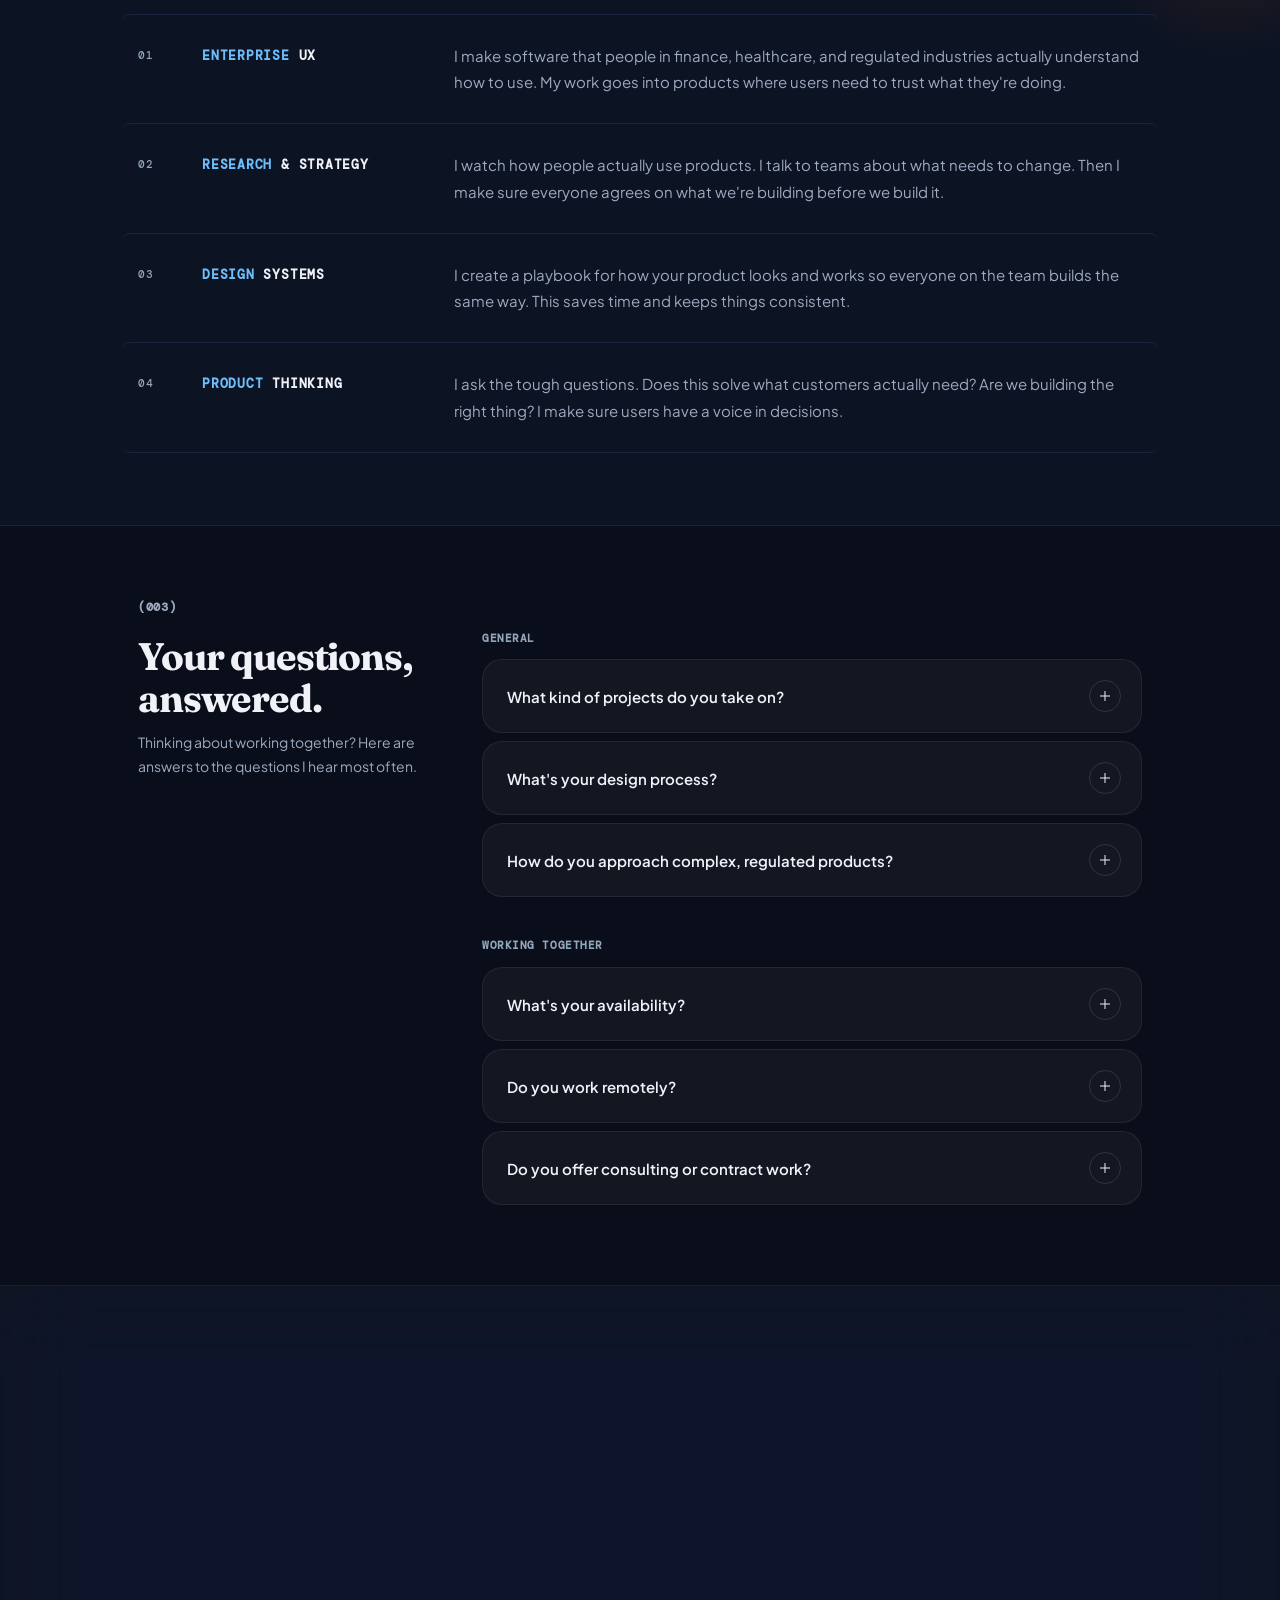
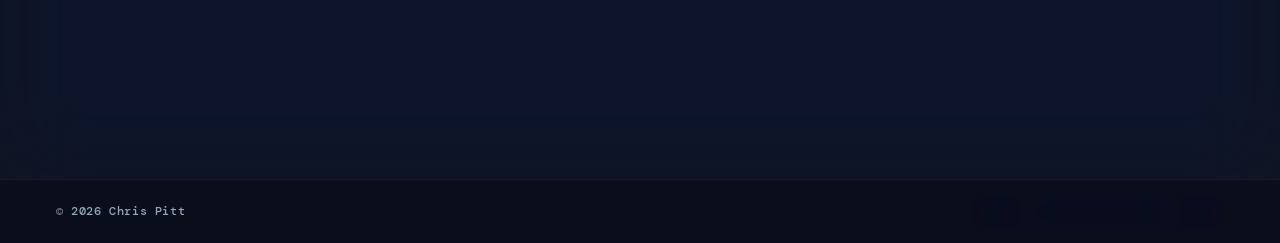
==== commit 6705f2ad: "Refactor password gate into a shared in-place modal; un-gate Work Manager - Extract the gate into sh" ====
--- a/index.html
+++ b/index.html
@@ -359,6 +359,16 @@
       backdrop-filter: blur(6px); -webkit-backdrop-filter: blur(6px);
       border: 1px solid rgba(255,255,255,.08);
     }
+    .card-lock {
+      position: absolute; bottom: 12px; right: 12px; z-index: 2; pointer-events: none;
+      display: inline-flex; align-items: center; gap: 6px;
+      font-family: 'DM Mono', monospace; font-size: 11px;
+      color: var(--accent-2); letter-spacing: .04em; text-transform: uppercase;
+      background: rgba(10,14,26,.62); padding: 4px 9px; border-radius: 6px;
+      backdrop-filter: blur(6px); -webkit-backdrop-filter: blur(6px);
+      border: 1px solid rgba(111,190,252,.28);
+    }
+    .card-lock svg { width: 12px; height: 12px; }
 
     /* Soon card */
     .card-soon {
@@ -870,6 +880,7 @@
     .fcta-email.copied .ico-check { display: inline-flex; }
     .sr-live { position: absolute; width: 1px; height: 1px; padding: 0; margin: -1px; overflow: hidden; clip: rect(0,0,0,0); white-space: nowrap; border: 0; }
   </style>
+  <link rel="stylesheet" href="gate.css" />
 </head>
 <body>
 
@@ -977,6 +988,7 @@
           <div class="card-img">
             <img src="Fund Finance Images/Final Designs 1.png" alt="Fund Finance Ratings platform covenants view" loading="lazy">
             <span class="card-img-tag">Platform · Fintech</span>
+            <span class="card-lock"><svg viewBox="0 0 24 24" fill="none" stroke="currentColor" stroke-width="2" stroke-linecap="round" stroke-linejoin="round" aria-hidden="true"><rect x="3" y="11" width="18" height="11" rx="2" ry="2"/><path d="M7 11V7a5 5 0 0 1 10 0v4"/></svg>Password protected</span>
           </div>
           <div class="card-body">
             <div class="card-meta">
@@ -985,8 +997,8 @@
               <span class="card-cat">UX Design + AI Workflow</span>
             </div>
             <h2 class="card-title">Fund Finance Ratings</h2>
-            <span class="card-badge">Moody's Analytics</span>
-            <p class="card-desc">Turned spreadsheet-heavy deal analysis into a structured decision system. Designed, prototyped in code, and shipped in 3 months.</p>
+            <span class="card-badge">Credit Rating Agency</span>
+            <p class="card-desc">Designed a centralized platform that replaces fragmented, spreadsheet-heavy analyst workflows with a scalable system.</p>
             <a href="fund-finance-ratings.html" class="card-link">
               View case study
               <svg width="11" height="11" viewBox="0 0 11 11" fill="none" aria-hidden="true">
@@ -1232,7 +1244,9 @@
       if (!link) return;
       card.addEventListener('click', e => {
         if (e.target.closest('a')) return; // real link/anchor clicks behave normally
-        window.location = link.getAttribute('href');
+        var href = link.getAttribute('href');
+        if (href === 'fund-finance-ratings.html') return; // protected: the password modal handles this
+        window.location = href;
       });
     });
 
@@ -1299,5 +1313,7 @@
       });
     })();
   </script>
+
+  <script src="gate.js"></script>
 </body>
 </html>
--- a/gate.css
+++ b/gate.css
@@ -0,0 +1,43 @@
+/* Shared password gate — modal styles.
+   Self-contained: colors are hard-coded (not page CSS vars) so the modal
+   looks identical on any page that includes this file. */
+.pw-modal { position: fixed; inset: 0; z-index: 300; display: flex; align-items: center; justify-content: center; padding: 24px; opacity: 0; pointer-events: none; transition: opacity .2s ease; }
+.pw-modal.open { opacity: 1; pointer-events: auto; }
+.pw-modal, .pw-modal * { cursor: auto; }
+.pw-modal .pw-input { cursor: text; }
+.pw-modal a, .pw-modal button { cursor: pointer; }
+body.pw-open #cur { display: none !important; }
+.pw-backdrop { position: absolute; inset: 0; background: rgba(6,9,18,.72); backdrop-filter: blur(6px); -webkit-backdrop-filter: blur(6px); }
+.pw-panel { position: relative; width: 100%; max-width: 420px; background: #10162A; border: 1px solid rgba(99,130,200,.25); border-radius: 18px; padding: 32px 28px; box-shadow: 0 24px 64px rgba(0,0,0,.5), inset 0 1px 0 rgba(255,255,255,.06); transform: translateY(10px) scale(.98); transition: transform .24s cubic-bezier(.16,1,.3,1); }
+.pw-modal.open .pw-panel { transform: none; }
+.pw-eyebrow { font-family: 'DM Mono', monospace; font-size: 11px; letter-spacing: .12em; text-transform: uppercase; color: #6FBEFC; display: inline-flex; align-items: center; gap: 8px; }
+.pw-eyebrow svg { width: 13px; height: 13px; }
+.pw-title { font-family: 'Plus Jakarta Sans', sans-serif; font-size: 21px; font-weight: 700; color: #F0F2F8; letter-spacing: -.02em; margin: 14px 0 8px; }
+.pw-desc { font-size: 13px; line-height: 1.55; color: #9DAABF; margin-bottom: 20px; }
+.pw-form { display: flex; gap: 8px; }
+.pw-input-wrap { position: relative; flex: 1; min-width: 0; }
+.pw-input { width: 100%; background: rgba(255,255,255,.04); border: 1px solid rgba(99,130,200,.25); border-radius: 10px; padding: 12px 44px 12px 14px; color: #F0F2F8; font-family: 'Plus Jakarta Sans', sans-serif; font-size: 15px; }
+.pw-input::placeholder { color: #64748B; }
+.pw-input:focus { outline: none; border-color: #6FBEFC; box-shadow: 0 0 0 3px rgba(79,142,247,.12); }
+.pw-toggle { position: absolute; right: 6px; top: 50%; transform: translateY(-50%); width: 32px; height: 32px; display: flex; align-items: center; justify-content: center; color: #9DAABF; border: none; background: none; border-radius: 8px; transition: color .2s ease, background .2s ease; }
+.pw-toggle:hover { color: #F0F2F8; background: rgba(255,255,255,.06); }
+.pw-toggle svg { width: 18px; height: 18px; }
+.pw-toggle .icon-hide { display: none; }
+.pw-toggle.on .icon-show { display: none; }
+.pw-toggle.on .icon-hide { display: block; }
+.pw-submit { flex-shrink: 0; background: #6FBEFC; color: #06121F; font-family: 'DM Mono', monospace; font-size: 12px; letter-spacing: .04em; text-transform: uppercase; font-weight: 500; border: none; border-radius: 10px; padding: 0 18px; transition: transform .16s ease, filter .2s ease; }
+.pw-submit:hover { filter: brightness(1.08); }
+.pw-submit:active { transform: scale(.97); }
+.pw-error { color: #F87171; font-size: 12.5px; margin-top: 12px; }
+.pw-help { font-size: 12.5px; line-height: 1.5; color: #9DAABF; margin-top: 20px; padding-top: 16px; border-top: 1px solid rgba(99,130,200,.15); text-align: left; }
+.pw-help-q { display: block; margin-bottom: 8px; }
+.pw-help-links { display: block; }
+.pw-help a { color: #6FBEFC; text-decoration: none; border-bottom: 1px solid transparent; transition: border-color .2s ease; }
+.pw-help a:hover { border-bottom-color: #6FBEFC; }
+.pw-copy { font: inherit; color: #6FBEFC; background: none; border: none; padding: 0; cursor: pointer; border-bottom: 1px solid transparent; transition: color .2s ease, border-color .2s ease; }
+.pw-copy:hover { border-bottom-color: #6FBEFC; }
+.pw-copy.copied { color: #34D399; border-bottom-color: transparent; cursor: default; }
+.pw-help-sep { color: rgba(157,170,191,.45); margin: 0 8px; }
+.pw-cancel { display: block; width: fit-content; margin: 18px auto 0; padding: 2px 8px; color: #9DAABF; font-family: 'DM Mono', monospace; font-size: 11px; letter-spacing: .06em; text-transform: uppercase; text-align: center; background: none; border: none; transition: color .2s ease; }
+.pw-cancel:hover { color: #F0F2F8; }
+@media (prefers-reduced-motion: reduce) { .pw-modal, .pw-panel { transition: opacity .2s ease; } .pw-panel { transform: none; } }
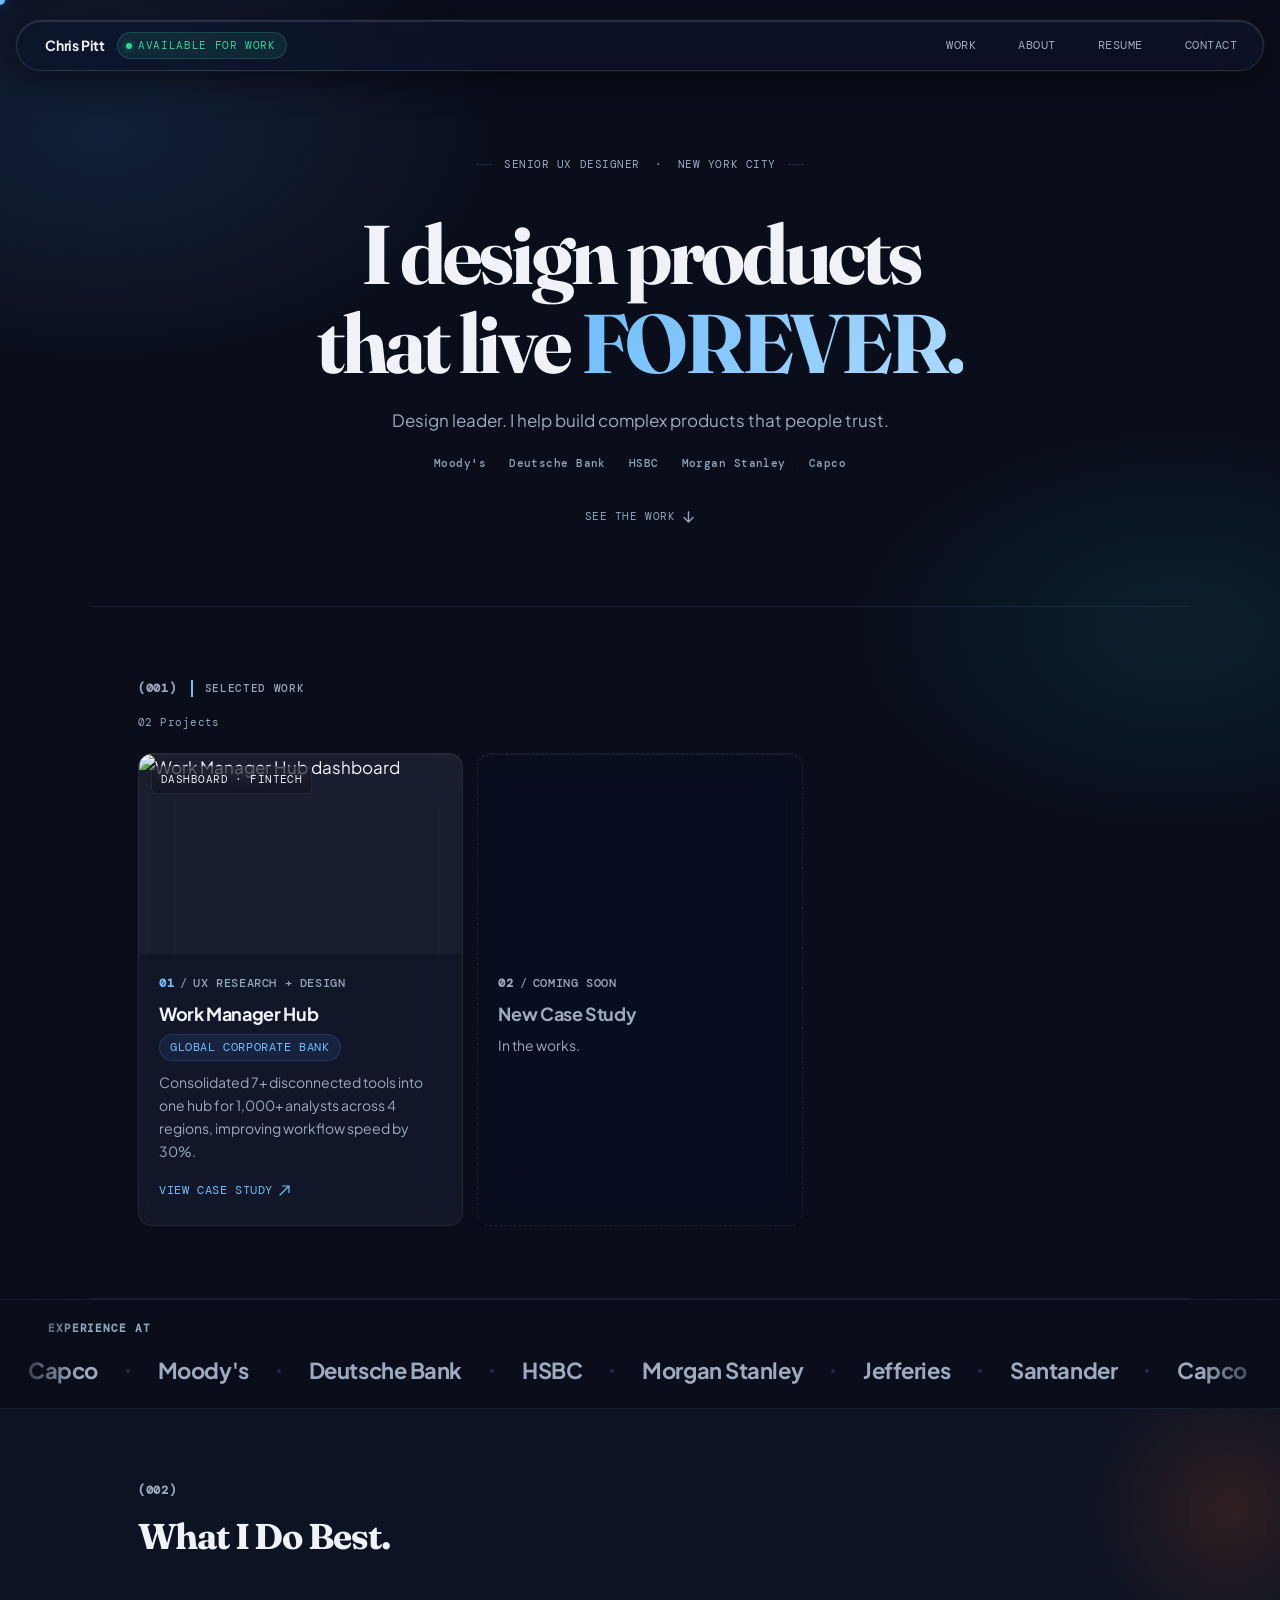
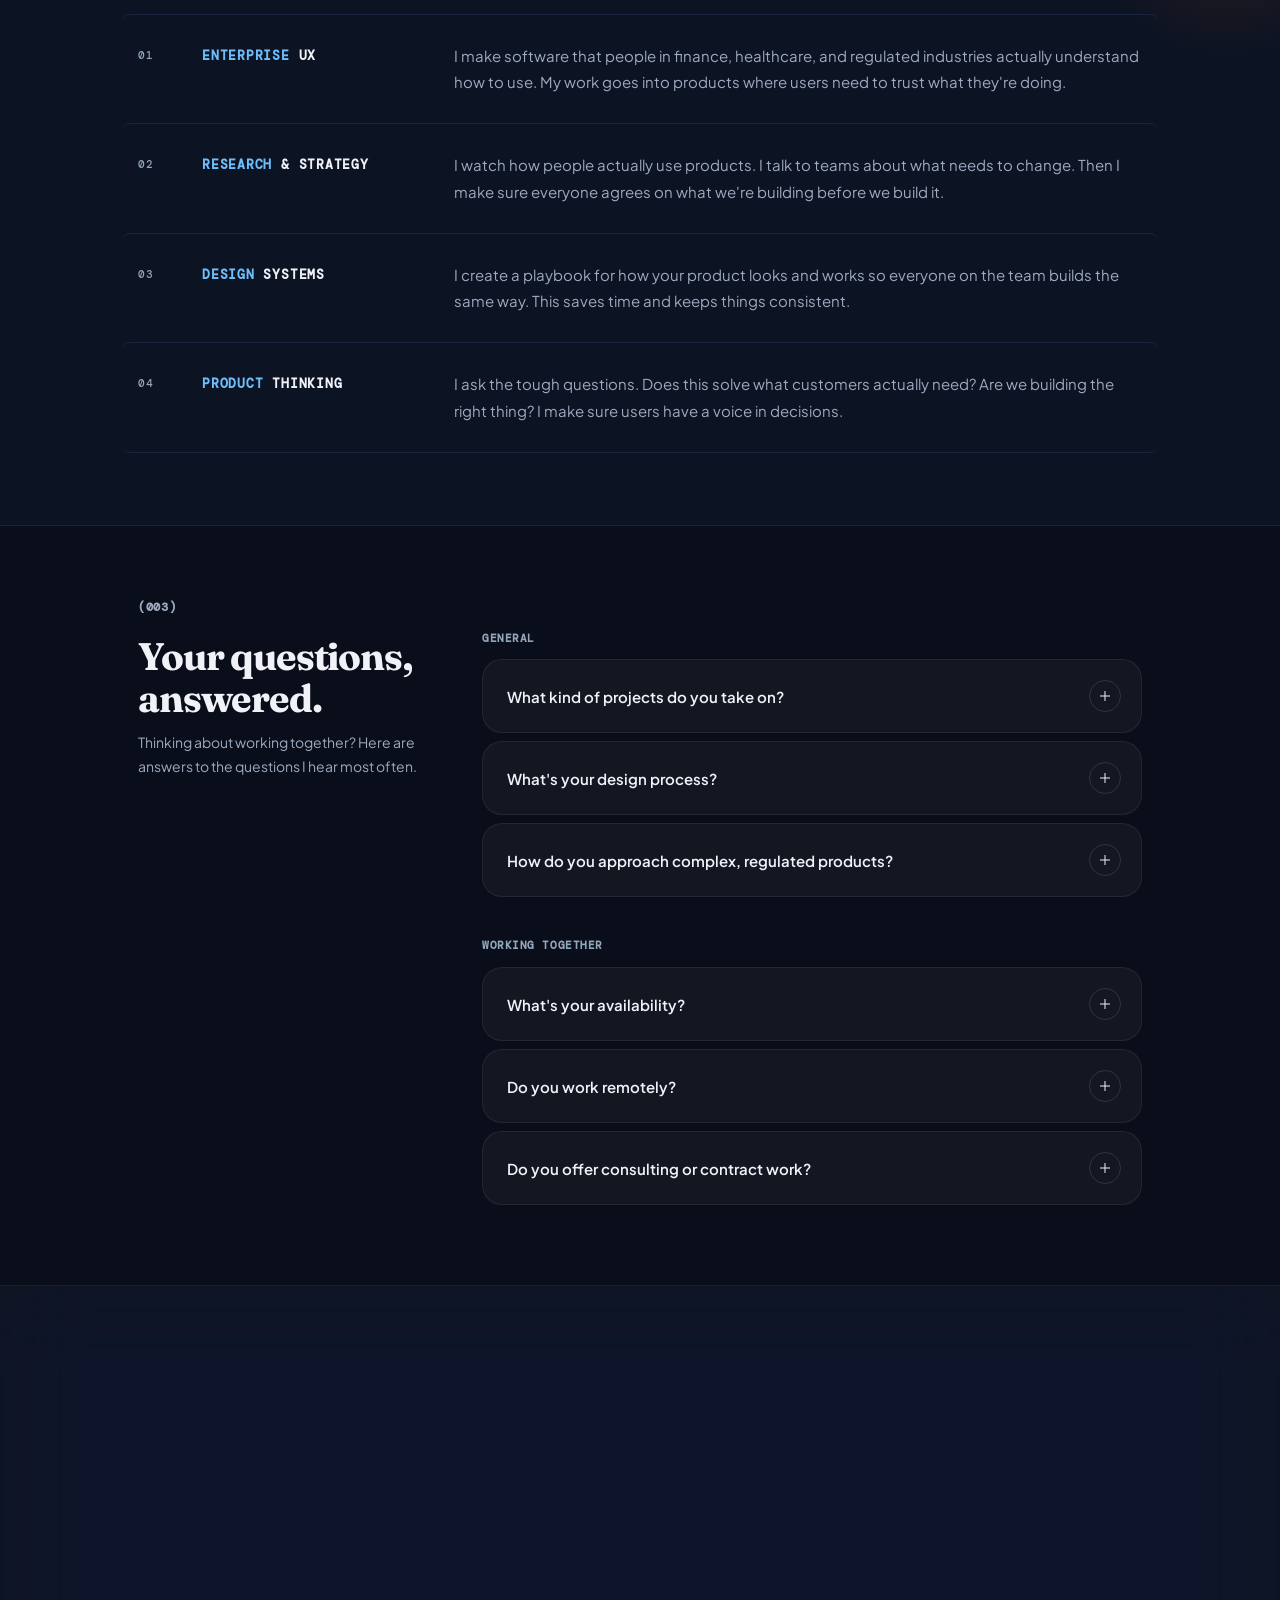
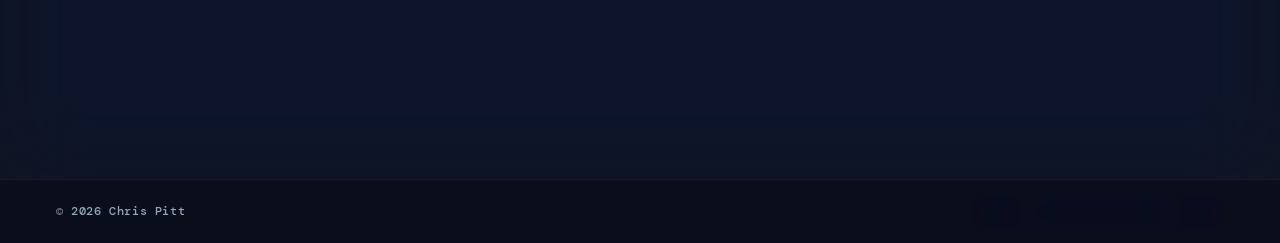
==== commit a67401ae: "Hide Fund Finance Ratings from the landing page and nav links Co-Authored-By: Claude Fable 5 <norepl" ====
--- a/index.html
+++ b/index.html
@@ -954,7 +954,7 @@
             <span class="sec-num">(001)</span>
             <div class="sec-label" id="work-lbl" style="margin-bottom:0;">Selected Work</div>
           </div>
-          <span class="work-count" style="margin-top:8px;">03 Projects</span>
+          <span class="work-count" style="margin-top:8px;">02 Projects</span>
         </div>
       </div>
       <div class="cards">
@@ -983,42 +983,17 @@
           </div>
         </article>
 
-        <!-- 02 -->
-        <article class="card r d1">
-          <div class="card-img">
-            <img src="Fund Finance Images/Final Designs 1.png" alt="Fund Finance Ratings platform covenants view" loading="lazy">
-            <span class="card-img-tag">Platform · Fintech</span>
-            <span class="card-lock"><svg viewBox="0 0 24 24" fill="none" stroke="currentColor" stroke-width="2" stroke-linecap="round" stroke-linejoin="round" aria-hidden="true"><rect x="3" y="11" width="18" height="11" rx="2" ry="2"/><path d="M7 11V7a5 5 0 0 1 10 0v4"/></svg>Password protected</span>
-          </div>
-          <div class="card-body">
-            <div class="card-meta">
-              <span class="card-num">02</span>
-              <span class="card-slash">/</span>
-              <span class="card-cat">UX Design + AI Workflow</span>
-            </div>
-            <h2 class="card-title">Fund Finance Ratings</h2>
-            <span class="card-badge">Credit Rating Agency</span>
-            <p class="card-desc">Designed a centralized platform that replaces fragmented, spreadsheet-heavy analyst workflows with a scalable system.</p>
-            <a href="fund-finance-ratings.html" class="card-link">
-              View case study
-              <svg width="11" height="11" viewBox="0 0 11 11" fill="none" aria-hidden="true">
-                <path d="M1 10L10 1M10 1H3.5M10 1v6.5" stroke="currentColor" stroke-width="1.2" stroke-linecap="round" stroke-linejoin="round"/>
-              </svg>
-            </a>
-          </div>
-        </article>
-
-        <!-- 03 placeholder -->
-        <article class="card card-soon r d2" aria-label="Third project — coming soon">
+        <!-- 02 placeholder -->
+        <article class="card card-soon r d1" aria-label="Second project — coming soon">
           <div class="card-img"></div>
           <div class="card-body">
             <div class="card-meta">
-              <span class="card-num dim">03</span>
+              <span class="card-num dim">02</span>
               <span class="card-slash">/</span>
               <span class="card-cat dim">Coming Soon</span>
             </div>
-            <h2 class="card-title dim">New UX Research Project</h2>
-            <p class="card-desc" style="color:var(--muted);">Expected August 2026.</p>
+            <h2 class="card-title dim">New Case Study</h2>
+            <p class="card-desc" style="color:var(--muted);">In the works.</p>
           </div>
         </article>
 
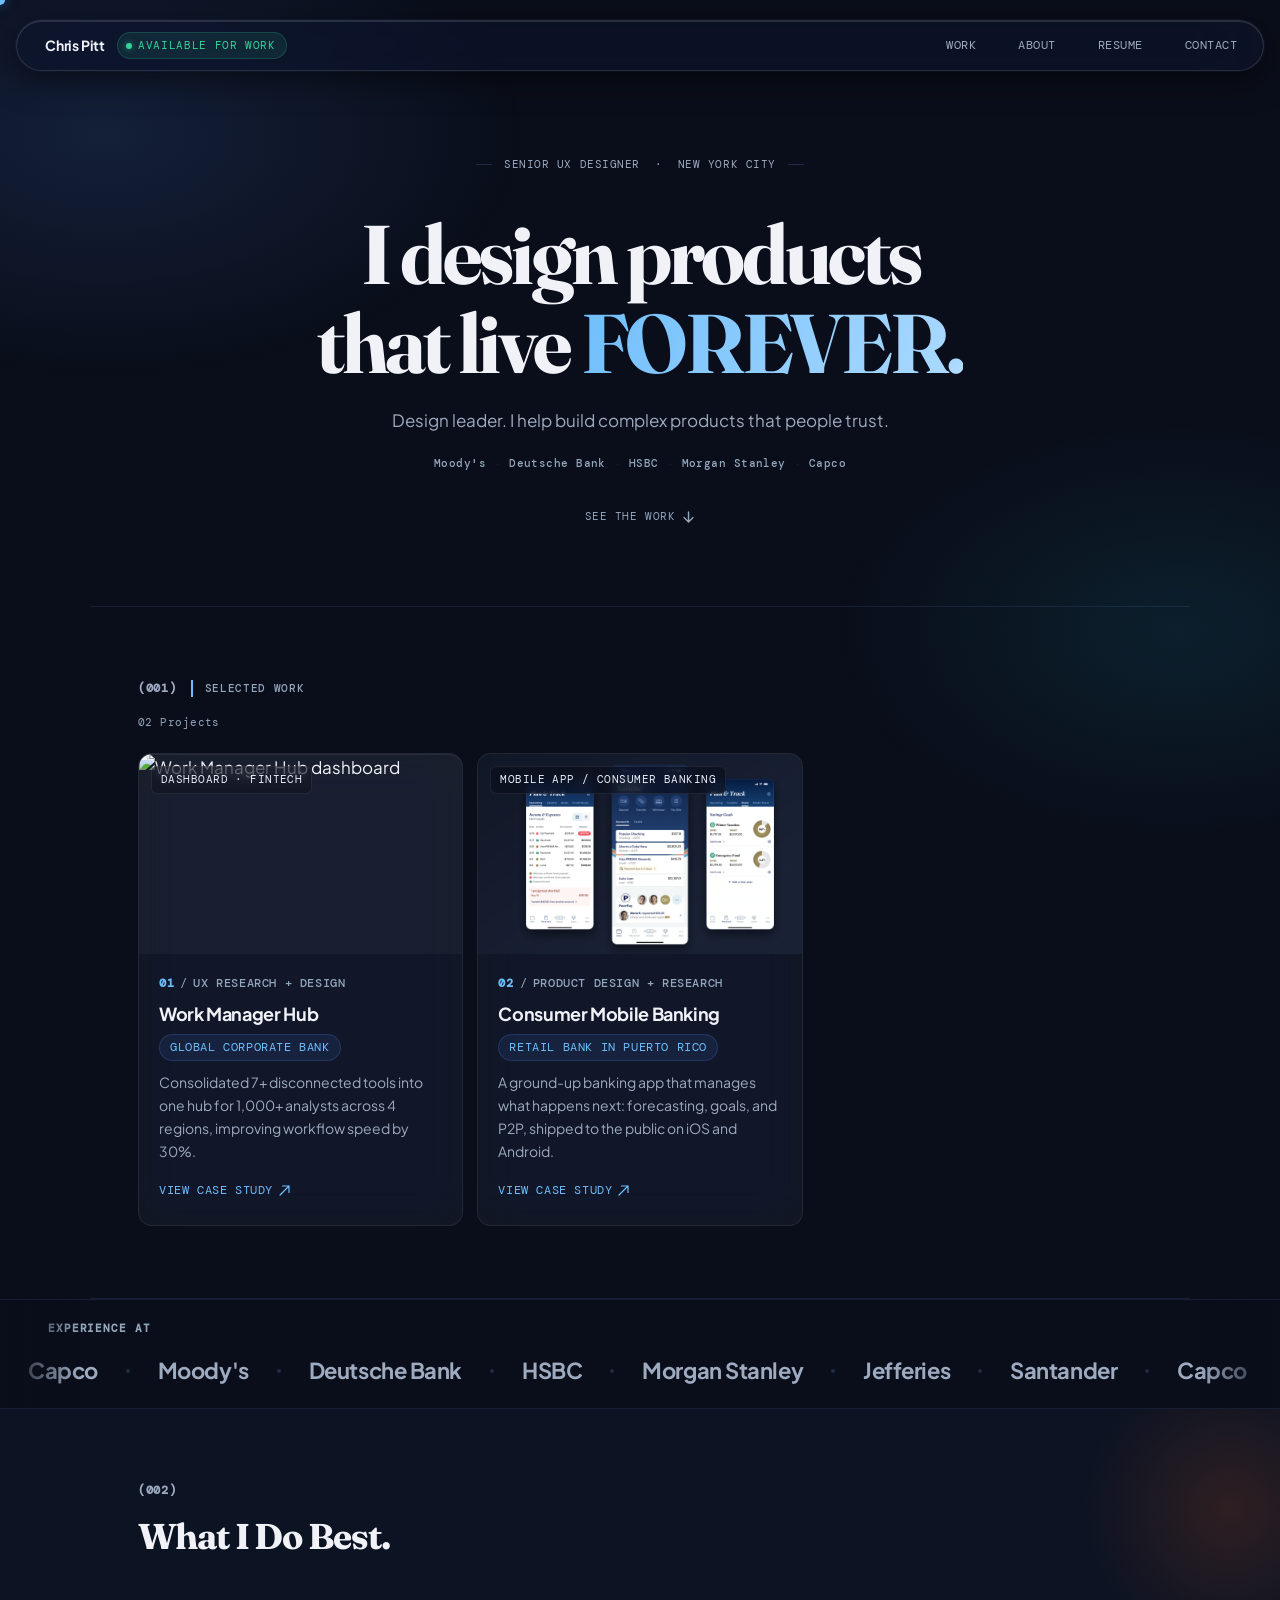
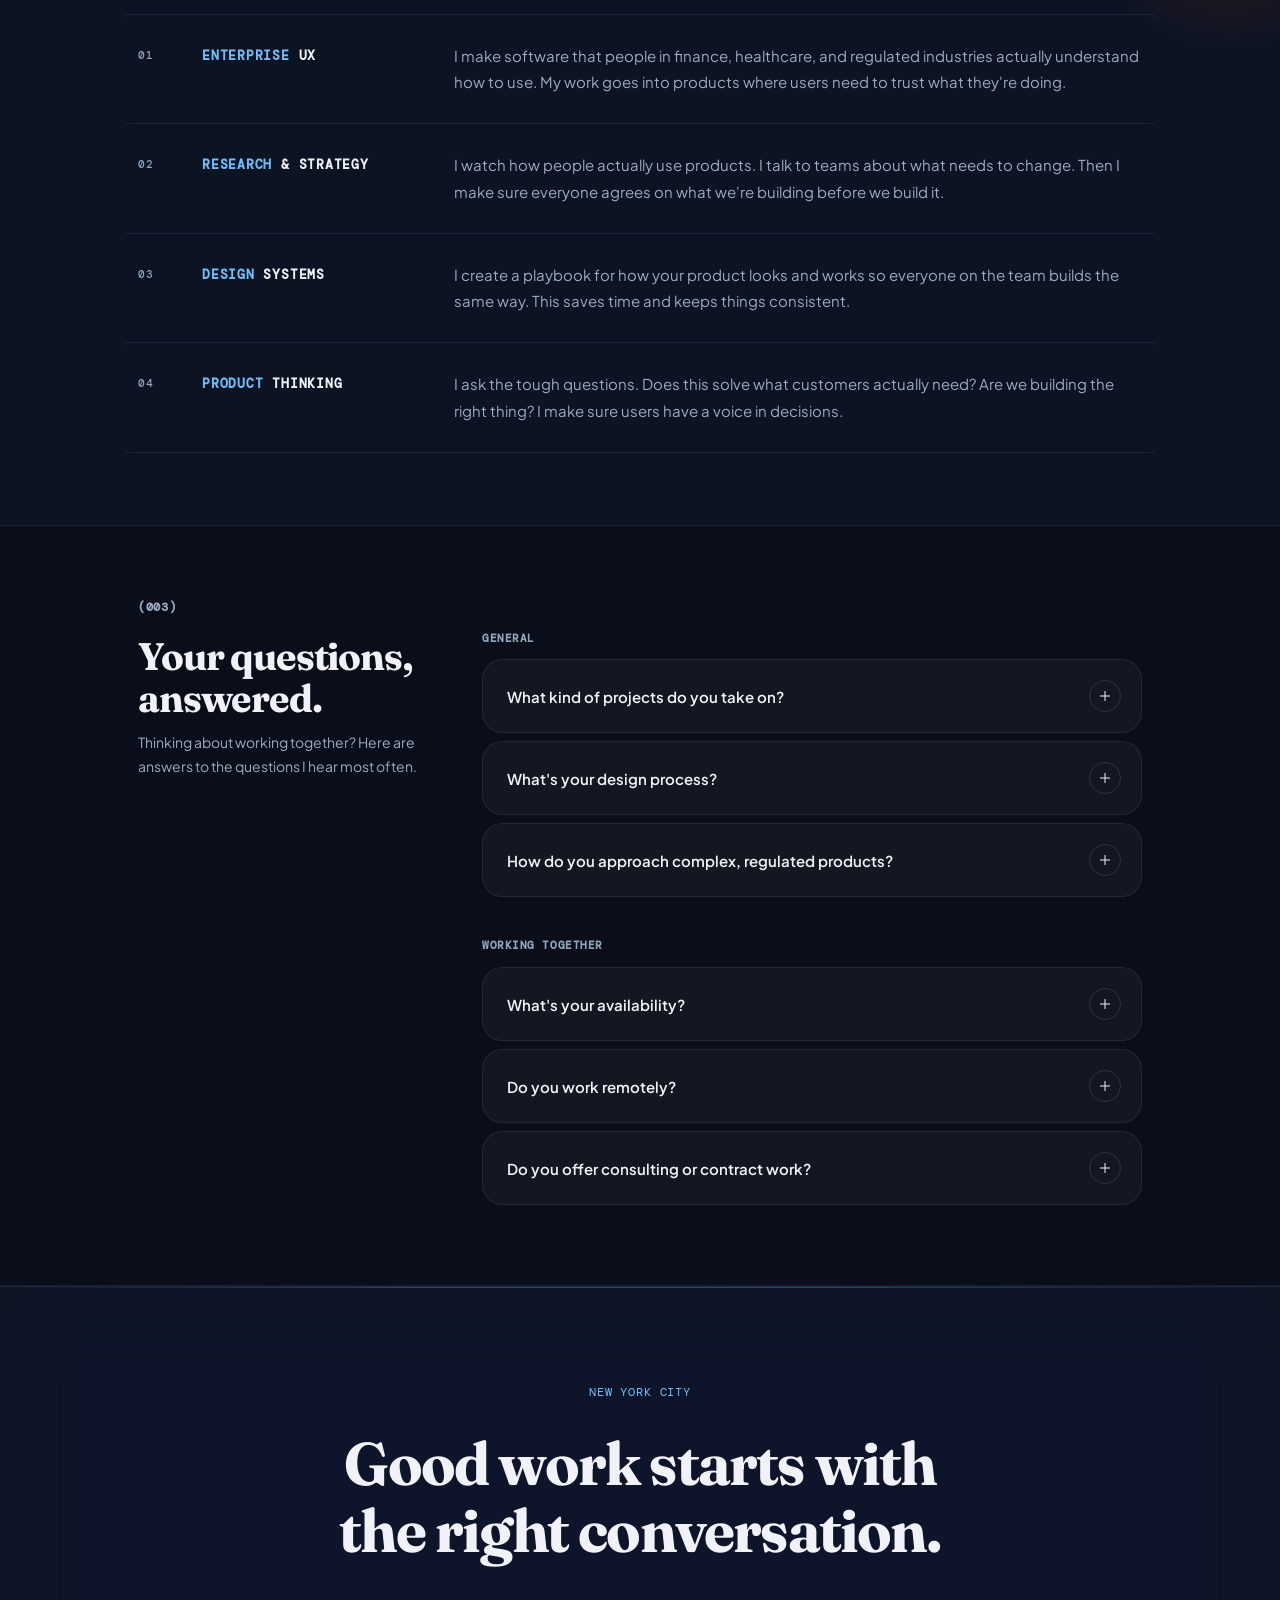
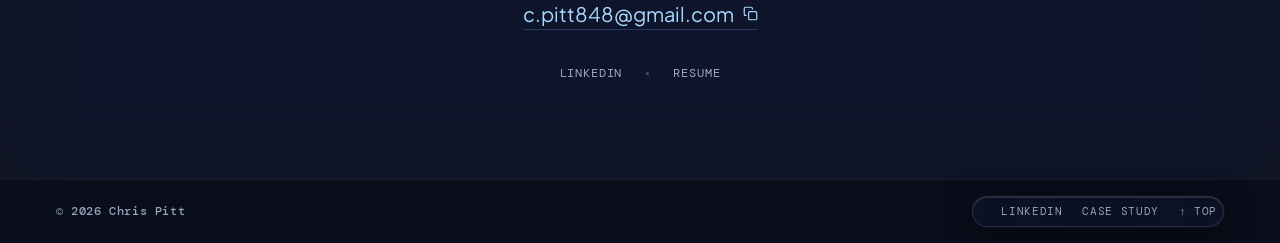
==== commit 6c42a3b0: "Add Consumer Mobile Banking case study and wire it into the site Co-Authored-By: Claude Fable 5 <nor" ====
--- a/index.html
+++ b/index.html
@@ -983,17 +983,27 @@
           </div>
         </article>
 
-        <!-- 02 placeholder -->
-        <article class="card card-soon r d1" aria-label="Second project — coming soon">
-          <div class="card-img"></div>
+        <!-- 02 -->
+        <article class="card r d1">
+          <div class="card-img">
+            <img src="Banco Popular Images/Card Hero.png?v=8" alt="Consumer mobile banking app: forecast, home, and savings goals screens" loading="lazy">
+            <span class="card-img-tag">Mobile App / Consumer Banking</span>
+          </div>
           <div class="card-body">
             <div class="card-meta">
-              <span class="card-num dim">02</span>
+              <span class="card-num">02</span>
               <span class="card-slash">/</span>
-              <span class="card-cat dim">Coming Soon</span>
+              <span class="card-cat">Product Design + Research</span>
             </div>
-            <h2 class="card-title dim">New Case Study</h2>
-            <p class="card-desc" style="color:var(--muted);">In the works.</p>
+            <h2 class="card-title">Consumer Mobile Banking</h2>
+            <span class="card-badge">Retail Bank in Puerto Rico</span>
+            <p class="card-desc">A ground-up banking app that manages what happens next: forecasting, goals, and P2P, shipped to the public on iOS and Android.</p>
+            <a href="banco-popular.html" class="card-link">
+              View case study
+              <svg width="11" height="11" viewBox="0 0 11 11" fill="none" aria-hidden="true">
+                <path d="M1 10L10 1M10 1H3.5M10 1v6.5" stroke="currentColor" stroke-width="1.2" stroke-linecap="round" stroke-linejoin="round"/>
+              </svg>
+            </a>
           </div>
         </article>
 
